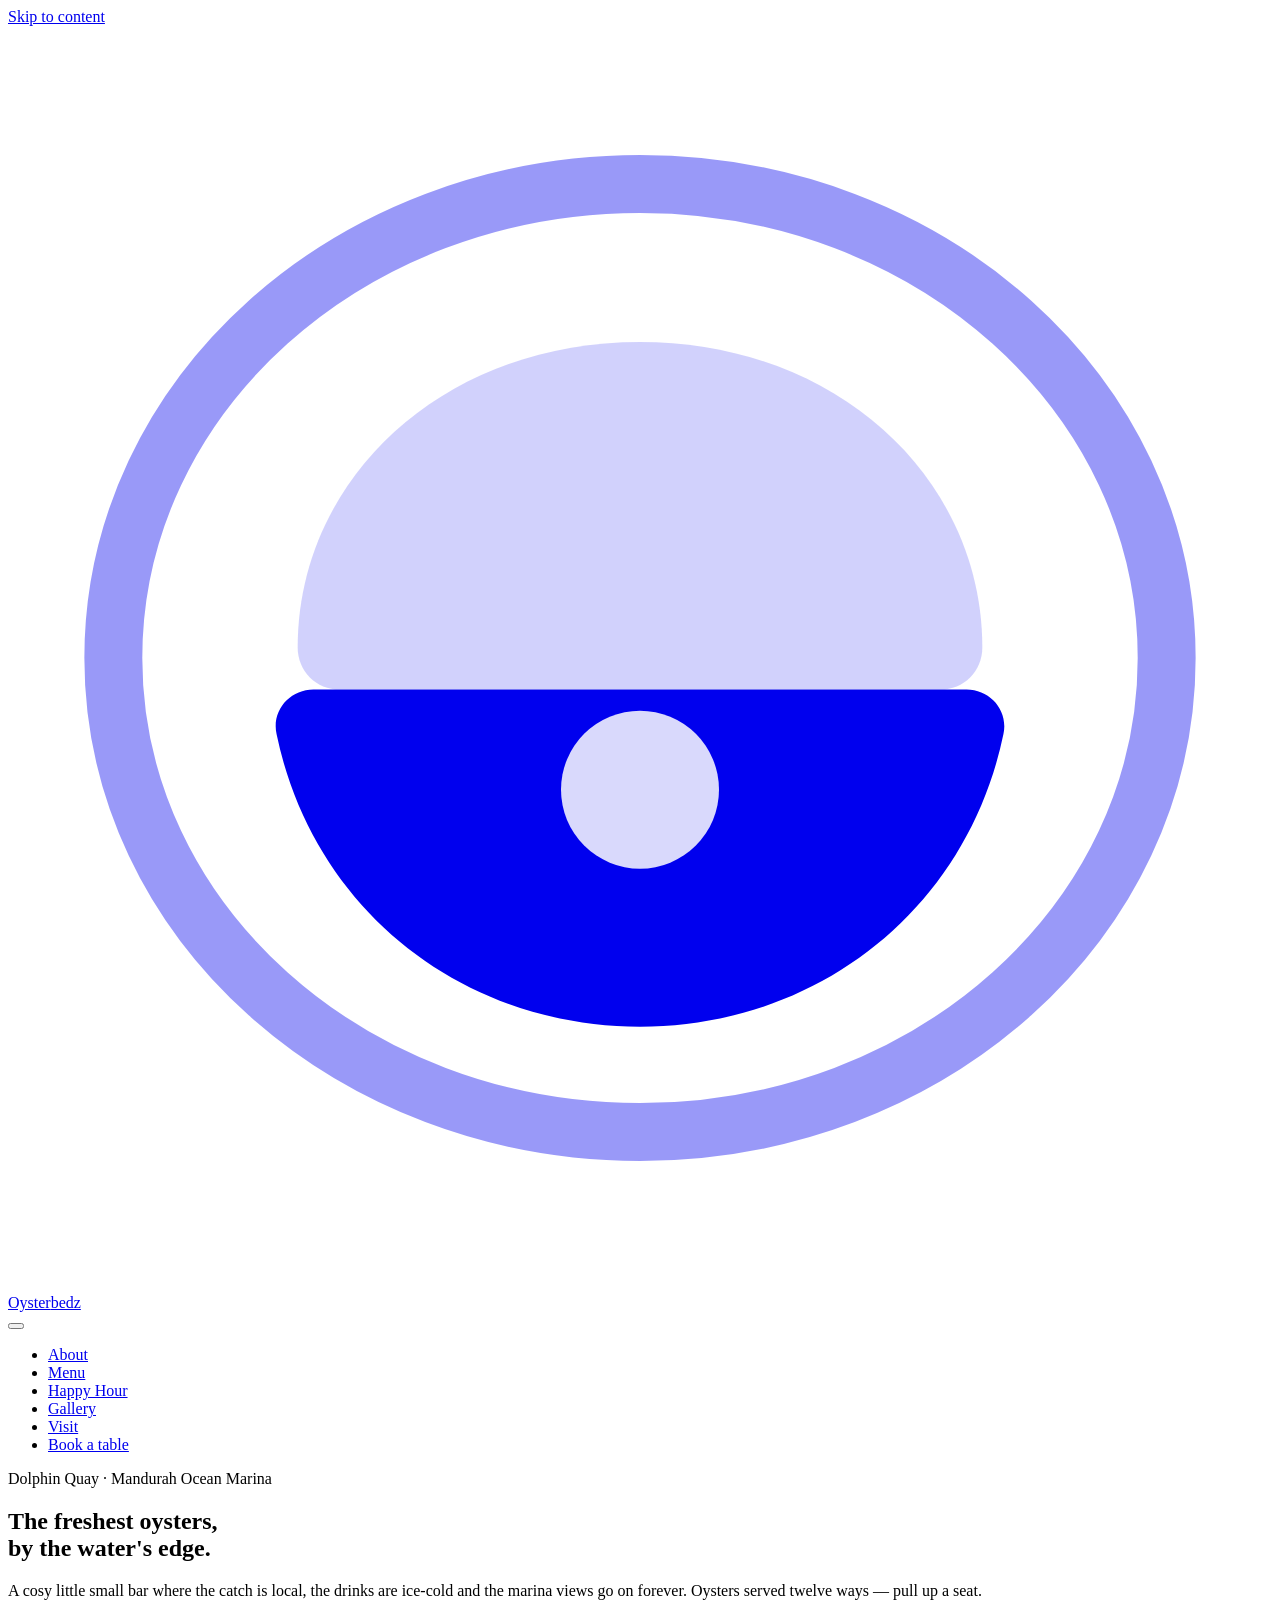
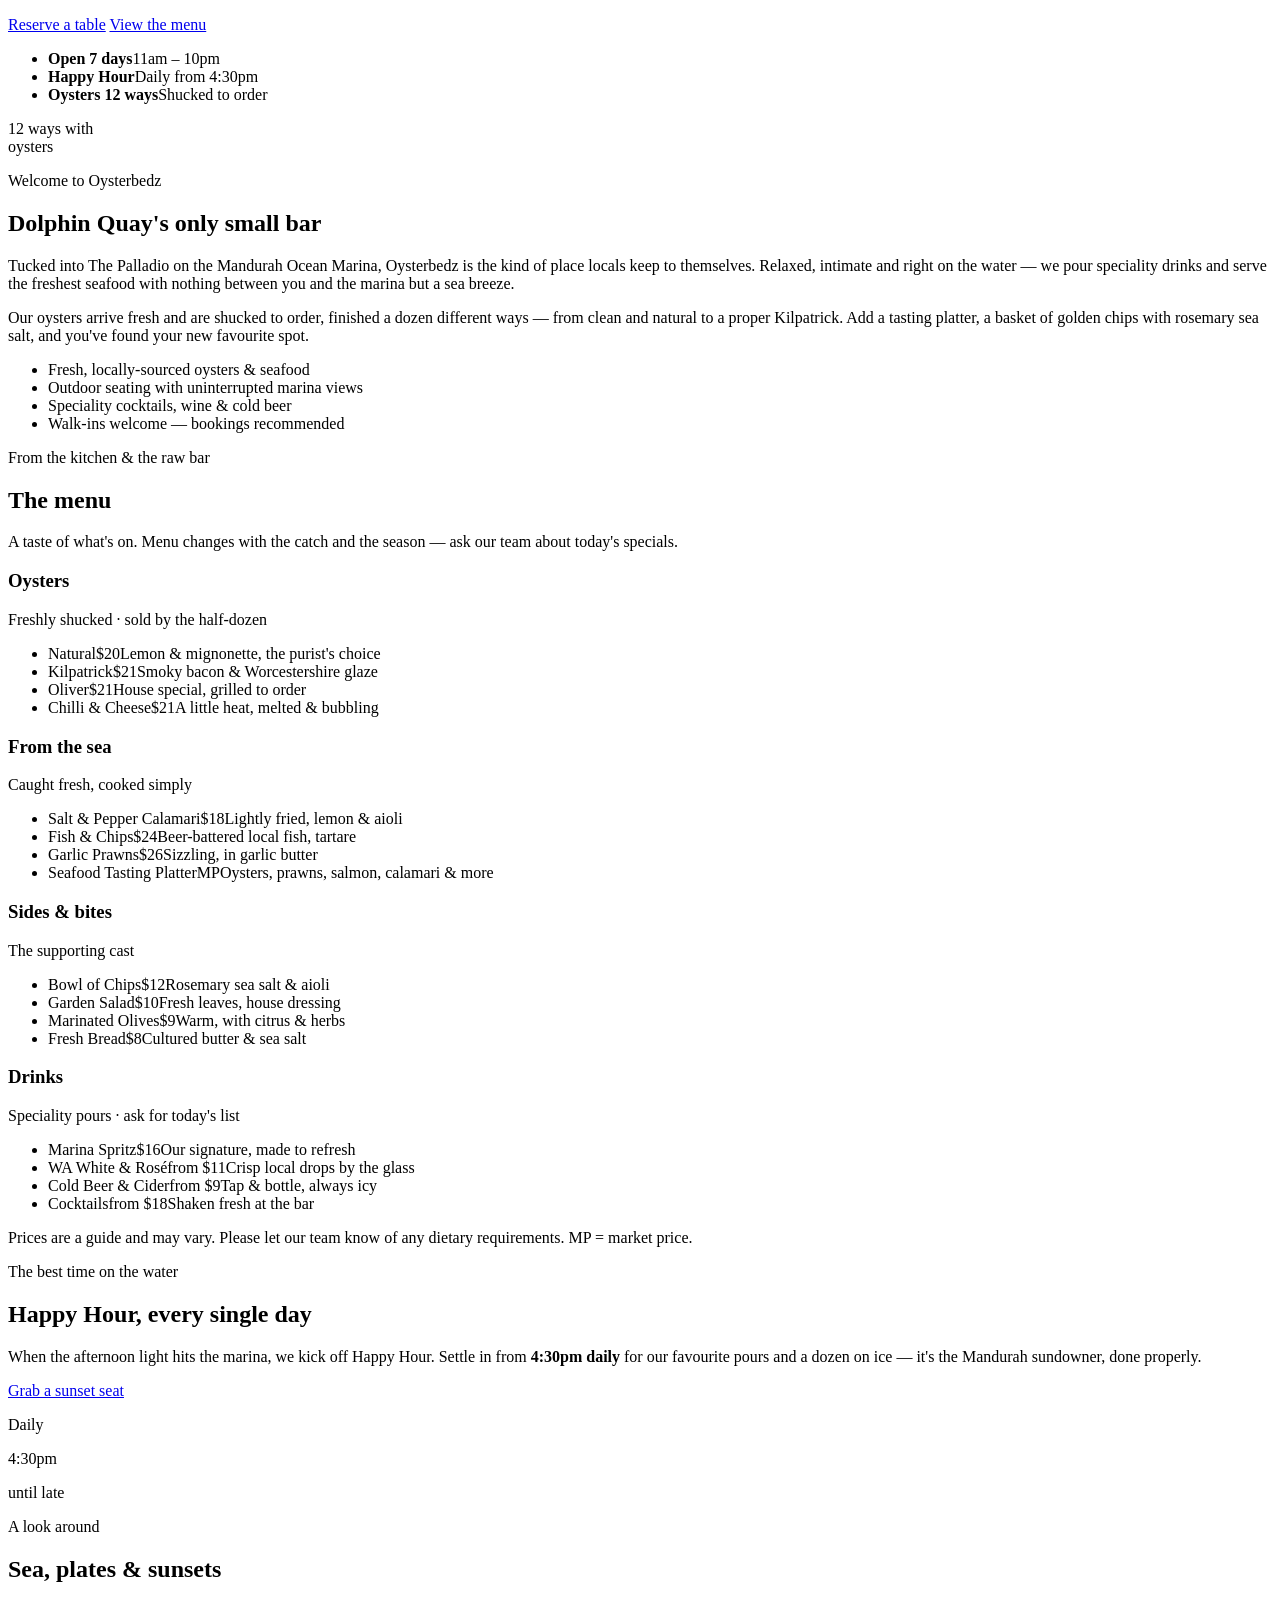
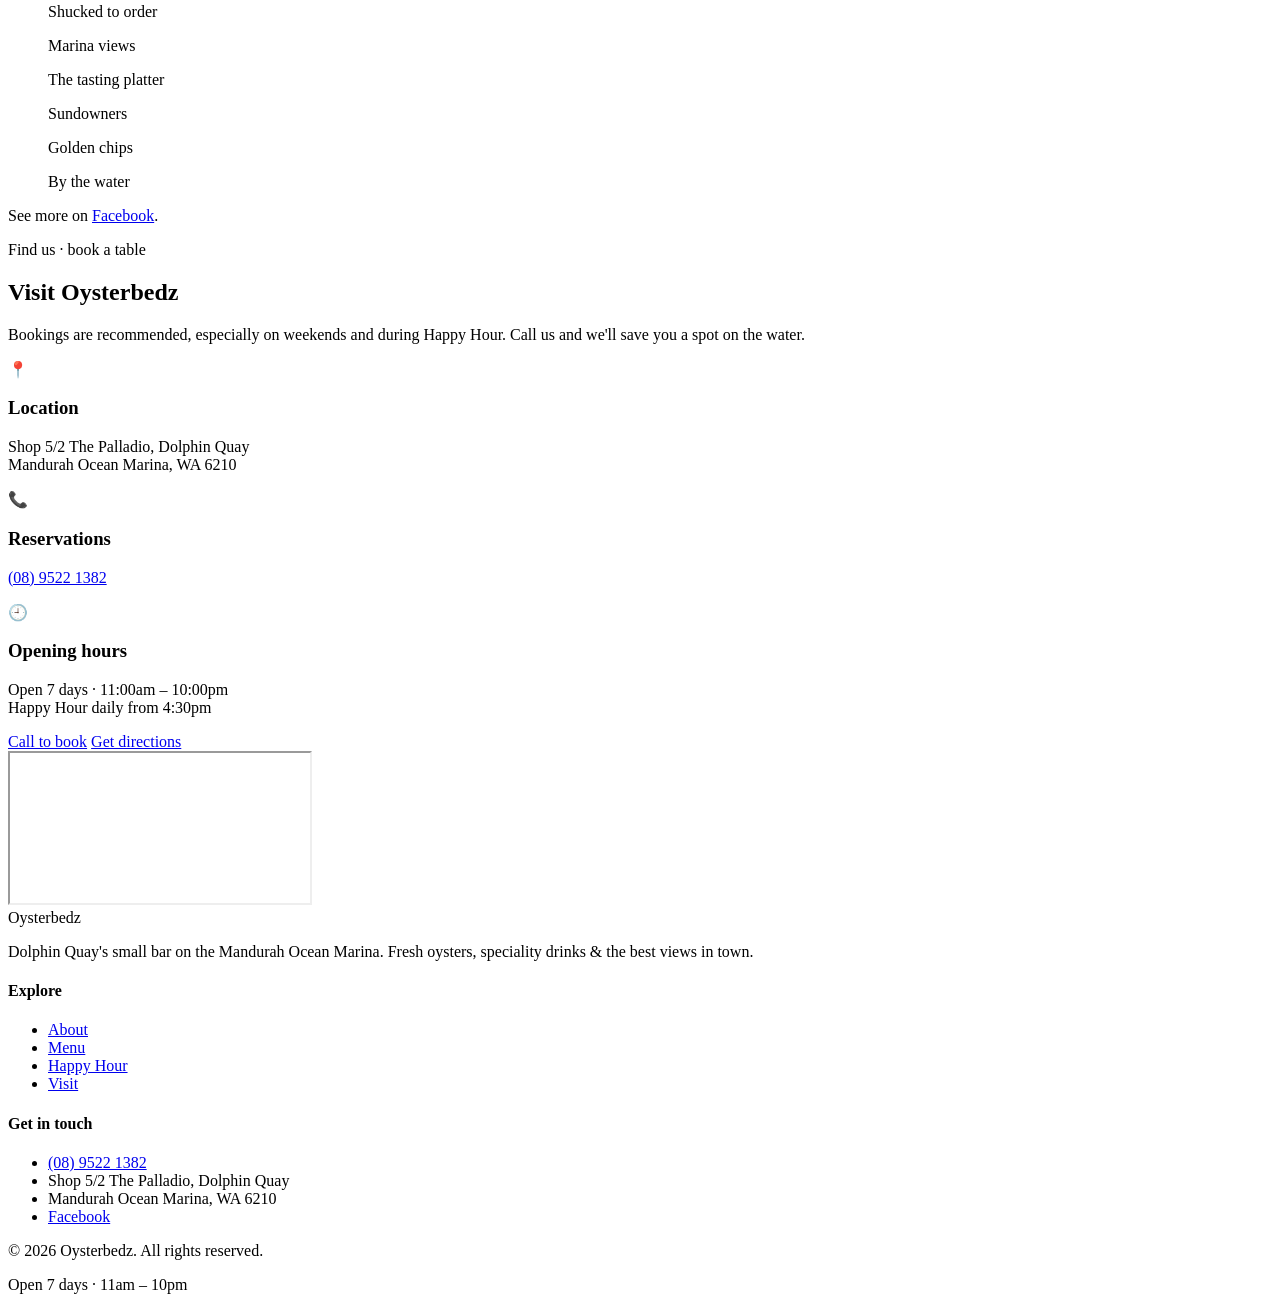
==== oysterbedz/index.html @ 141d3cde "Add Oysterbedz marketing website Single-page static site for Oysterbedz, the small bar at Dolphin Qu" ====
<!DOCTYPE html>
<html lang="en">
<head>
  <meta charset="UTF-8" />
  <meta name="viewport" content="width=device-width, initial-scale=1.0" />
  <title>Oysterbedz | Fresh Oysters &amp; Seafood Bar — Mandurah Ocean Marina</title>
  <meta name="description" content="Oysterbedz is Dolphin Quay's cosy small bar at the Mandurah Ocean Marina. Freshest oysters served 12 ways, seafood platters, speciality drinks and uninterrupted marina views. Open 7 days, 11am–10pm." />
  <meta name="theme-color" content="#0b3a4a" />
  <link rel="preconnect" href="https://fonts.googleapis.com" />
  <link rel="preconnect" href="https://fonts.gstatic.com" crossorigin />
  <link href="https://fonts.googleapis.com/css2?family=Fraunces:opsz,wght@9..144,400;9..144,500;9..144,600;9..144,700&family=Inter:wght@300;400;500;600&display=swap" rel="stylesheet" />
  <link rel="stylesheet" href="css/styles.css" />
  <link rel="icon" href="data:image/svg+xml,%3Csvg xmlns='http://www.w3.org/2000/svg' viewBox='0 0 100 100'%3E%3Ctext y='.9em' font-size='90'%3E%F0%9F%A6%AA%3C/text%3E%3C/svg%3E" />
</head>
<body>
  <a class="skip-link" href="#main">Skip to content</a>

  <!-- Header -->
  <header class="site-header" id="top">
    <div class="container header-inner">
      <a class="brand" href="#top" aria-label="Oysterbedz home">
        <svg class="brand-mark" viewBox="0 0 48 48" aria-hidden="true">
          <path d="M24 6C13 6 4 14 4 24s9 18 20 18 20-8 20-18S35 6 24 6Z" fill="none" stroke="currentColor" stroke-width="2.2" opacity=".4"/>
          <path d="M24 12c-7.5 0-13 5.2-13 11.6 0 .9.7 1.6 1.6 1.6h22.8c.9 0 1.6-.7 1.6-1.6C37 17.2 31.5 12 24 12Z" fill="currentColor" opacity=".18"/>
          <path d="M11.6 25.2h24.8c.9 0 1.6.8 1.4 1.7C36.4 33.6 30.7 38 24 38s-12.4-4.4-13.8-11.1c-.2-.9.5-1.7 1.4-1.7Z" fill="currentColor"/>
          <circle cx="24" cy="29" r="3" fill="#fff" opacity=".85"/>
        </svg>
        <span class="brand-name">Oyster<span>bedz</span></span>
      </a>

      <nav class="nav" aria-label="Primary">
        <button class="nav-toggle" aria-expanded="false" aria-controls="nav-menu" aria-label="Toggle navigation">
          <span></span><span></span><span></span>
        </button>
        <ul class="nav-menu" id="nav-menu">
          <li><a href="#about">About</a></li>
          <li><a href="#menu">Menu</a></li>
          <li><a href="#happy-hour">Happy Hour</a></li>
          <li><a href="#gallery">Gallery</a></li>
          <li><a href="#visit">Visit</a></li>
          <li><a class="nav-cta" href="#reserve">Book a table</a></li>
        </ul>
      </nav>
    </div>
  </header>

  <main id="main">
    <!-- Hero -->
    <section class="hero" aria-labelledby="hero-title">
      <div class="hero-bg" aria-hidden="true"></div>
      <div class="hero-wave" aria-hidden="true"></div>
      <div class="container hero-inner">
        <p class="eyebrow">Dolphin Quay · Mandurah Ocean Marina</p>
        <h1 id="hero-title">The freshest oysters,<br />by the water's edge.</h1>
        <p class="hero-lead">A cosy little small bar where the catch is local, the drinks are
          ice-cold and the marina views go on forever. Oysters served twelve ways — pull up a seat.</p>
        <div class="hero-actions">
          <a class="btn btn-primary" href="#reserve">Reserve a table</a>
          <a class="btn btn-ghost" href="#menu">View the menu</a>
        </div>
        <ul class="hero-facts">
          <li><strong>Open 7 days</strong><span>11am – 10pm</span></li>
          <li><strong>Happy Hour</strong><span>Daily from 4:30pm</span></li>
          <li><strong>Oysters 12 ways</strong><span>Shucked to order</span></li>
        </ul>
      </div>
    </section>

    <!-- About -->
    <section class="section about" id="about" aria-labelledby="about-title">
      <div class="container about-grid">
        <div class="about-media" aria-hidden="true">
          <div class="about-photo about-photo-1"></div>
          <div class="about-photo about-photo-2"></div>
          <div class="about-badge">
            <span class="about-badge-num">12</span>
            <span class="about-badge-label">ways with<br/>oysters</span>
          </div>
        </div>
        <div class="about-copy">
          <p class="eyebrow">Welcome to Oysterbedz</p>
          <h2 id="about-title">Dolphin Quay's only small bar</h2>
          <p>Tucked into The Palladio on the Mandurah Ocean Marina, Oysterbedz is the kind of
            place locals keep to themselves. Relaxed, intimate and right on the water — we pour
            speciality drinks and serve the freshest seafood with nothing between you and the
            marina but a sea breeze.</p>
          <p>Our oysters arrive fresh and are shucked to order, finished a dozen different ways
            — from clean and natural to a proper Kilpatrick. Add a tasting platter, a basket of
            golden chips with rosemary sea salt, and you've found your new favourite spot.</p>
          <ul class="tick-list">
            <li>Fresh, locally-sourced oysters &amp; seafood</li>
            <li>Outdoor seating with uninterrupted marina views</li>
            <li>Speciality cocktails, wine &amp; cold beer</li>
            <li>Walk-ins welcome — bookings recommended</li>
          </ul>
        </div>
      </div>
    </section>

    <!-- Menu -->
    <section class="section menu" id="menu" aria-labelledby="menu-title">
      <div class="container">
        <div class="section-head">
          <p class="eyebrow">From the kitchen &amp; the raw bar</p>
          <h2 id="menu-title">The menu</h2>
          <p class="section-sub">A taste of what's on. Menu changes with the catch and the
            season — ask our team about today's specials.</p>
        </div>

        <div class="menu-columns">
          <div class="menu-card">
            <h3>Oysters</h3>
            <p class="menu-note">Freshly shucked · sold by the half-dozen</p>
            <ul class="menu-list">
              <li><span class="m-name">Natural</span><span class="m-dots"></span><span class="m-price">$20</span><span class="m-desc">Lemon &amp; mignonette, the purist's choice</span></li>
              <li><span class="m-name">Kilpatrick</span><span class="m-dots"></span><span class="m-price">$21</span><span class="m-desc">Smoky bacon &amp; Worcestershire glaze</span></li>
              <li><span class="m-name">Oliver</span><span class="m-dots"></span><span class="m-price">$21</span><span class="m-desc">House special, grilled to order</span></li>
              <li><span class="m-name">Chilli &amp; Cheese</span><span class="m-dots"></span><span class="m-price">$21</span><span class="m-desc">A little heat, melted &amp; bubbling</span></li>
            </ul>
          </div>

          <div class="menu-card">
            <h3>From the sea</h3>
            <p class="menu-note">Caught fresh, cooked simply</p>
            <ul class="menu-list">
              <li><span class="m-name">Salt &amp; Pepper Calamari</span><span class="m-dots"></span><span class="m-price">$18</span><span class="m-desc">Lightly fried, lemon &amp; aioli</span></li>
              <li><span class="m-name">Fish &amp; Chips</span><span class="m-dots"></span><span class="m-price">$24</span><span class="m-desc">Beer-battered local fish, tartare</span></li>
              <li><span class="m-name">Garlic Prawns</span><span class="m-dots"></span><span class="m-price">$26</span><span class="m-desc">Sizzling, in garlic butter</span></li>
              <li><span class="m-name">Seafood Tasting Platter</span><span class="m-dots"></span><span class="m-price">MP</span><span class="m-desc">Oysters, prawns, salmon, calamari &amp; more</span></li>
            </ul>
          </div>

          <div class="menu-card">
            <h3>Sides &amp; bites</h3>
            <p class="menu-note">The supporting cast</p>
            <ul class="menu-list">
              <li><span class="m-name">Bowl of Chips</span><span class="m-dots"></span><span class="m-price">$12</span><span class="m-desc">Rosemary sea salt &amp; aioli</span></li>
              <li><span class="m-name">Garden Salad</span><span class="m-dots"></span><span class="m-price">$10</span><span class="m-desc">Fresh leaves, house dressing</span></li>
              <li><span class="m-name">Marinated Olives</span><span class="m-dots"></span><span class="m-price">$9</span><span class="m-desc">Warm, with citrus &amp; herbs</span></li>
              <li><span class="m-name">Fresh Bread</span><span class="m-dots"></span><span class="m-price">$8</span><span class="m-desc">Cultured butter &amp; sea salt</span></li>
            </ul>
          </div>

          <div class="menu-card">
            <h3>Drinks</h3>
            <p class="menu-note">Speciality pours · ask for today's list</p>
            <ul class="menu-list">
              <li><span class="m-name">Marina Spritz</span><span class="m-dots"></span><span class="m-price">$16</span><span class="m-desc">Our signature, made to refresh</span></li>
              <li><span class="m-name">WA White &amp; Rosé</span><span class="m-dots"></span><span class="m-price">from $11</span><span class="m-desc">Crisp local drops by the glass</span></li>
              <li><span class="m-name">Cold Beer &amp; Cider</span><span class="m-dots"></span><span class="m-price">from $9</span><span class="m-desc">Tap &amp; bottle, always icy</span></li>
              <li><span class="m-name">Cocktails</span><span class="m-dots"></span><span class="m-price">from $18</span><span class="m-desc">Shaken fresh at the bar</span></li>
            </ul>
          </div>
        </div>
        <p class="menu-foot">Prices are a guide and may vary. Please let our team know of any dietary requirements. MP = market price.</p>
      </div>
    </section>

    <!-- Happy Hour -->
    <section class="section happy-hour" id="happy-hour" aria-labelledby="hh-title">
      <div class="container hh-inner">
        <div class="hh-copy">
          <p class="eyebrow light">The best time on the water</p>
          <h2 id="hh-title">Happy Hour, every single day</h2>
          <p>When the afternoon light hits the marina, we kick off Happy Hour. Settle in from
            <strong>4:30pm daily</strong> for our favourite pours and a dozen on ice — it's the
            Mandurah sundowner, done properly.</p>
          <a class="btn btn-light" href="#reserve">Grab a sunset seat</a>
        </div>
        <div class="hh-card" aria-hidden="true">
          <p class="hh-card-time">Daily</p>
          <p class="hh-card-big">4:30<span>pm</span></p>
          <p class="hh-card-sub">until late</p>
        </div>
      </div>
    </section>

    <!-- Gallery -->
    <section class="section gallery" id="gallery" aria-labelledby="gallery-title">
      <div class="container">
        <div class="section-head">
          <p class="eyebrow">A look around</p>
          <h2 id="gallery-title">Sea, plates &amp; sunsets</h2>
        </div>
        <div class="gallery-grid" role="list">
          <figure class="g-item g-1" role="listitem"><figcaption>Shucked to order</figcaption></figure>
          <figure class="g-item g-2" role="listitem"><figcaption>Marina views</figcaption></figure>
          <figure class="g-item g-3" role="listitem"><figcaption>The tasting platter</figcaption></figure>
          <figure class="g-item g-4" role="listitem"><figcaption>Sundowners</figcaption></figure>
          <figure class="g-item g-5" role="listitem"><figcaption>Golden chips</figcaption></figure>
          <figure class="g-item g-6" role="listitem"><figcaption>By the water</figcaption></figure>
        </div>
        <p class="gallery-foot">See more on <a href="https://www.facebook.com/Oysterbedz/" target="_blank" rel="noopener">Facebook</a>.</p>
      </div>
    </section>

    <!-- Visit / Reserve -->
    <section class="section visit" id="visit" aria-labelledby="visit-title">
      <div class="container visit-grid">
        <div class="visit-info" id="reserve">
          <p class="eyebrow">Find us · book a table</p>
          <h2 id="visit-title">Visit Oysterbedz</h2>
          <p class="visit-lead">Bookings are recommended, especially on weekends and during
            Happy Hour. Call us and we'll save you a spot on the water.</p>

          <div class="info-rows">
            <div class="info-row">
              <span class="info-ico" aria-hidden="true">📍</span>
              <div>
                <h3>Location</h3>
                <p>Shop 5/2 The Palladio, Dolphin Quay<br/>Mandurah Ocean Marina, WA 6210</p>
              </div>
            </div>
            <div class="info-row">
              <span class="info-ico" aria-hidden="true">📞</span>
              <div>
                <h3>Reservations</h3>
                <p><a href="tel:+61895221382">(08) 9522 1382</a></p>
              </div>
            </div>
            <div class="info-row">
              <span class="info-ico" aria-hidden="true">🕘</span>
              <div>
                <h3>Opening hours</h3>
                <p>Open 7 days · 11:00am – 10:00pm<br/>Happy Hour daily from 4:30pm</p>
              </div>
            </div>
          </div>

          <div class="visit-actions">
            <a class="btn btn-primary" href="tel:+61895221382">Call to book</a>
            <a class="btn btn-ghost" href="https://maps.google.com/?q=Oysterbedz+Dolphin+Quay+Mandurah" target="_blank" rel="noopener">Get directions</a>
          </div>
        </div>

        <div class="visit-map">
          <iframe
            title="Map showing Oysterbedz at Dolphin Quay, Mandurah Ocean Marina"
            src="https://www.google.com/maps?q=Dolphin%20Quay%20Mandurah%20Ocean%20Marina&output=embed"
            loading="lazy"
            referrerpolicy="no-referrer-when-downgrade"></iframe>
        </div>
      </div>
    </section>
  </main>

  <!-- Footer -->
  <footer class="site-footer">
    <div class="container footer-inner">
      <div class="footer-brand">
        <span class="brand-name">Oyster<span>bedz</span></span>
        <p>Dolphin Quay's small bar on the Mandurah Ocean Marina. Fresh oysters, speciality
          drinks &amp; the best views in town.</p>
      </div>
      <div class="footer-col">
        <h4>Explore</h4>
        <ul>
          <li><a href="#about">About</a></li>
          <li><a href="#menu">Menu</a></li>
          <li><a href="#happy-hour">Happy Hour</a></li>
          <li><a href="#visit">Visit</a></li>
        </ul>
      </div>
      <div class="footer-col">
        <h4>Get in touch</h4>
        <ul>
          <li><a href="tel:+61895221382">(08) 9522 1382</a></li>
          <li>Shop 5/2 The Palladio, Dolphin Quay</li>
          <li>Mandurah Ocean Marina, WA 6210</li>
          <li><a href="https://www.facebook.com/Oysterbedz/" target="_blank" rel="noopener">Facebook</a></li>
        </ul>
      </div>
    </div>
    <div class="footer-bottom">
      <div class="container">
        <p>&copy; <span id="year">2026</span> Oysterbedz. All rights reserved.</p>
        <p>Open 7 days · 11am – 10pm</p>
      </div>
    </div>
  </footer>

  <script src="js/main.js"></script>
</body>
</html>
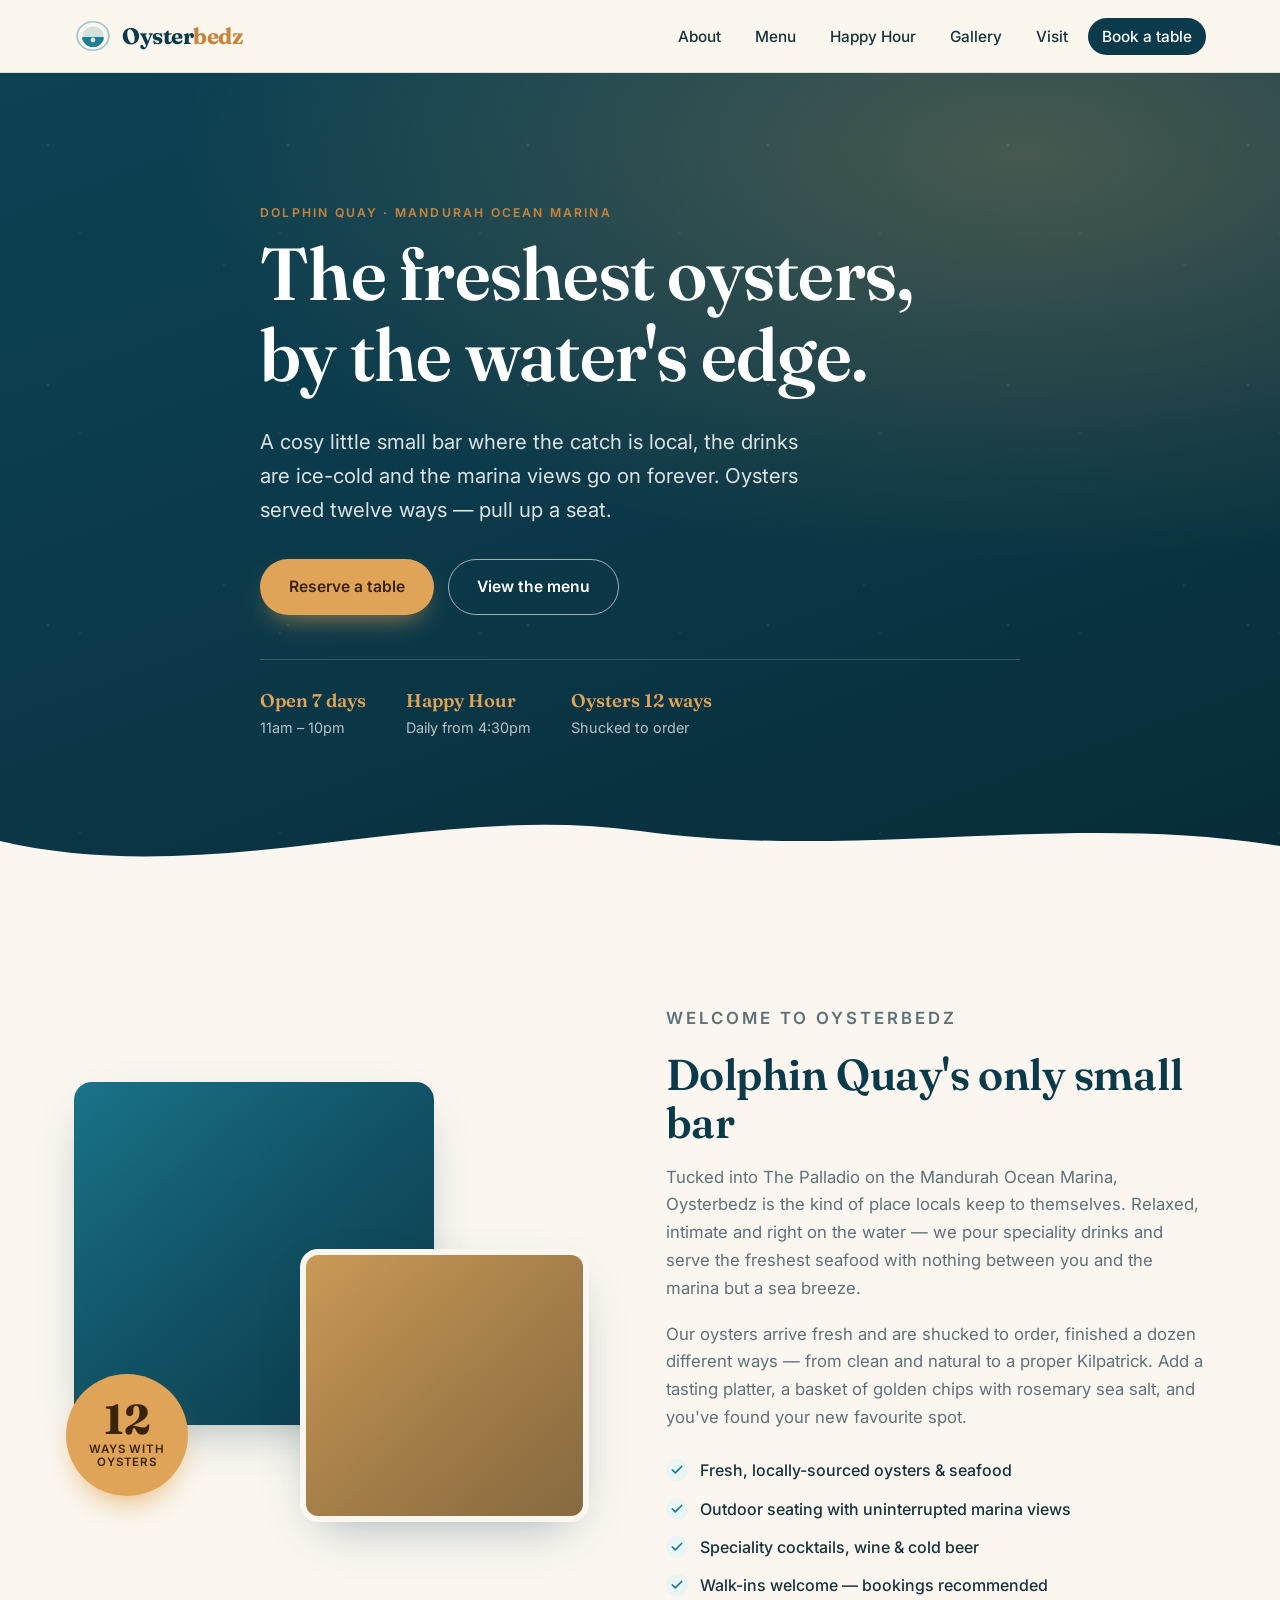
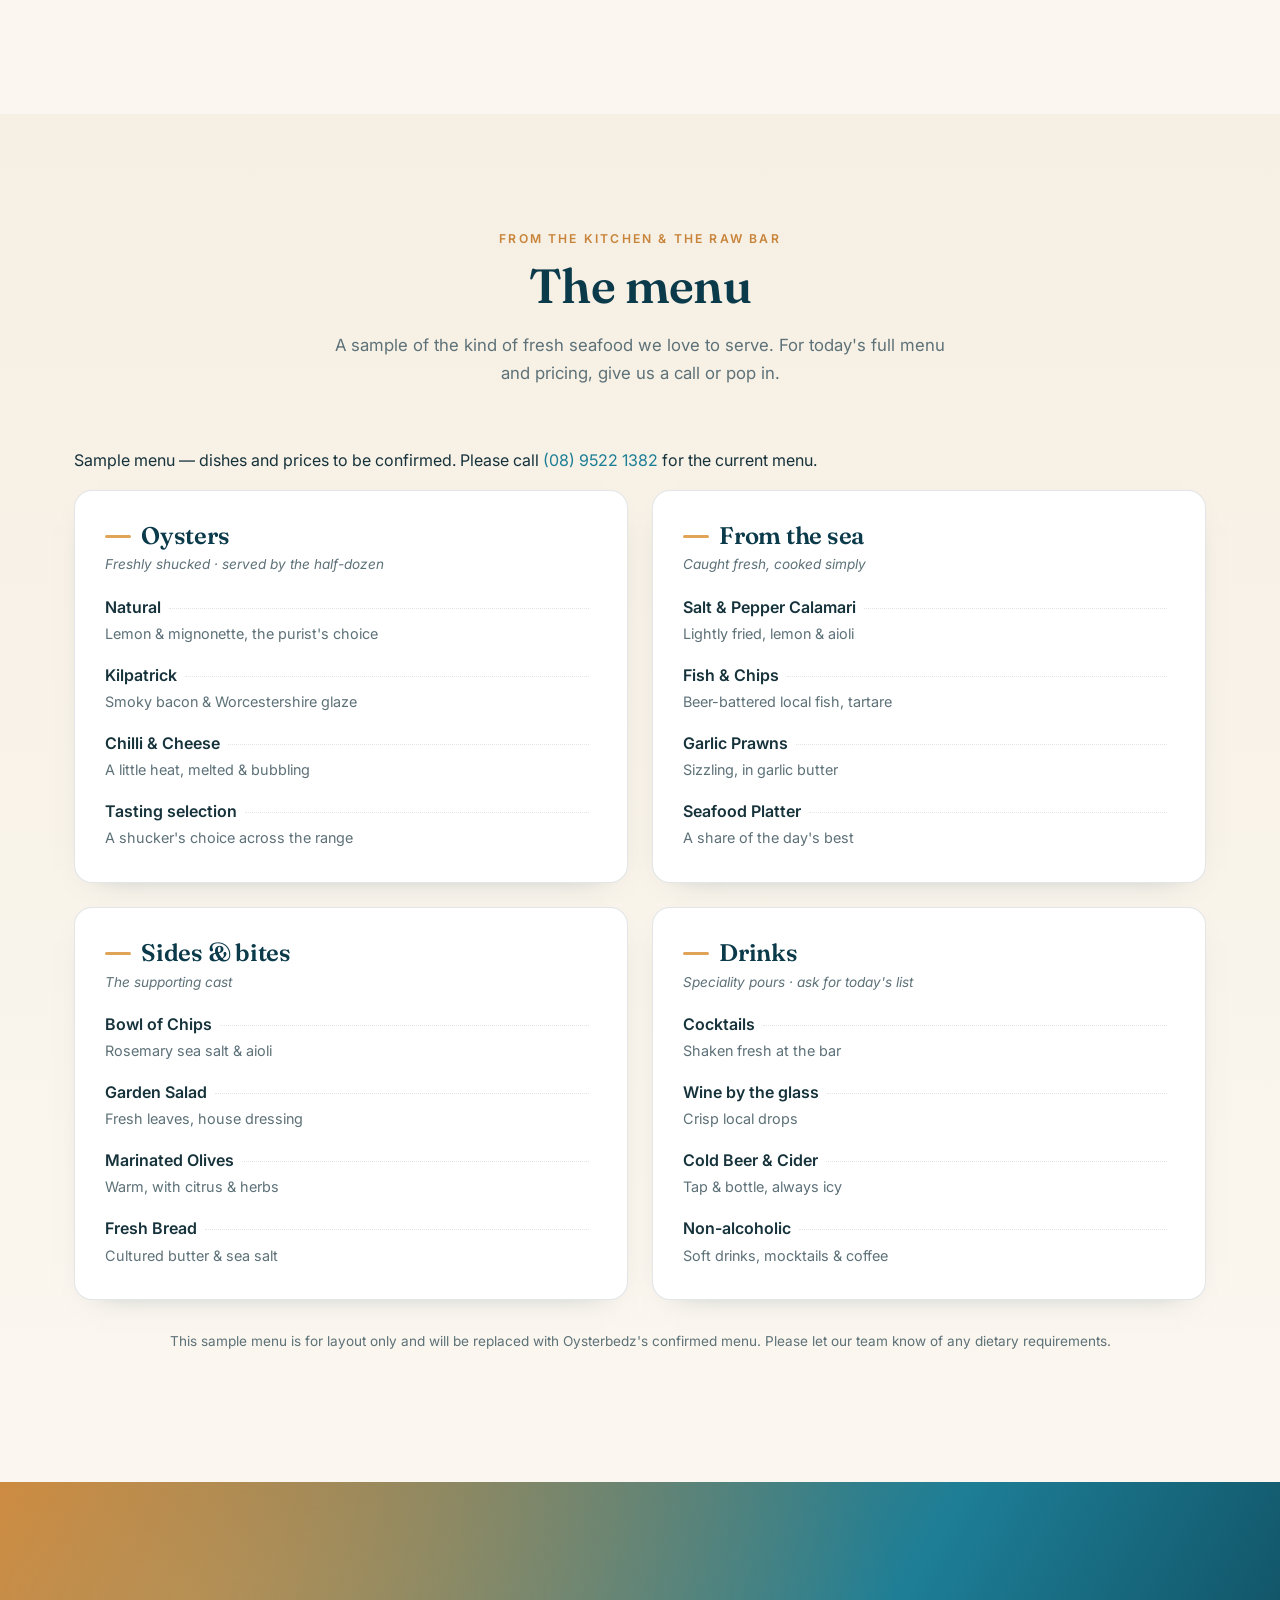
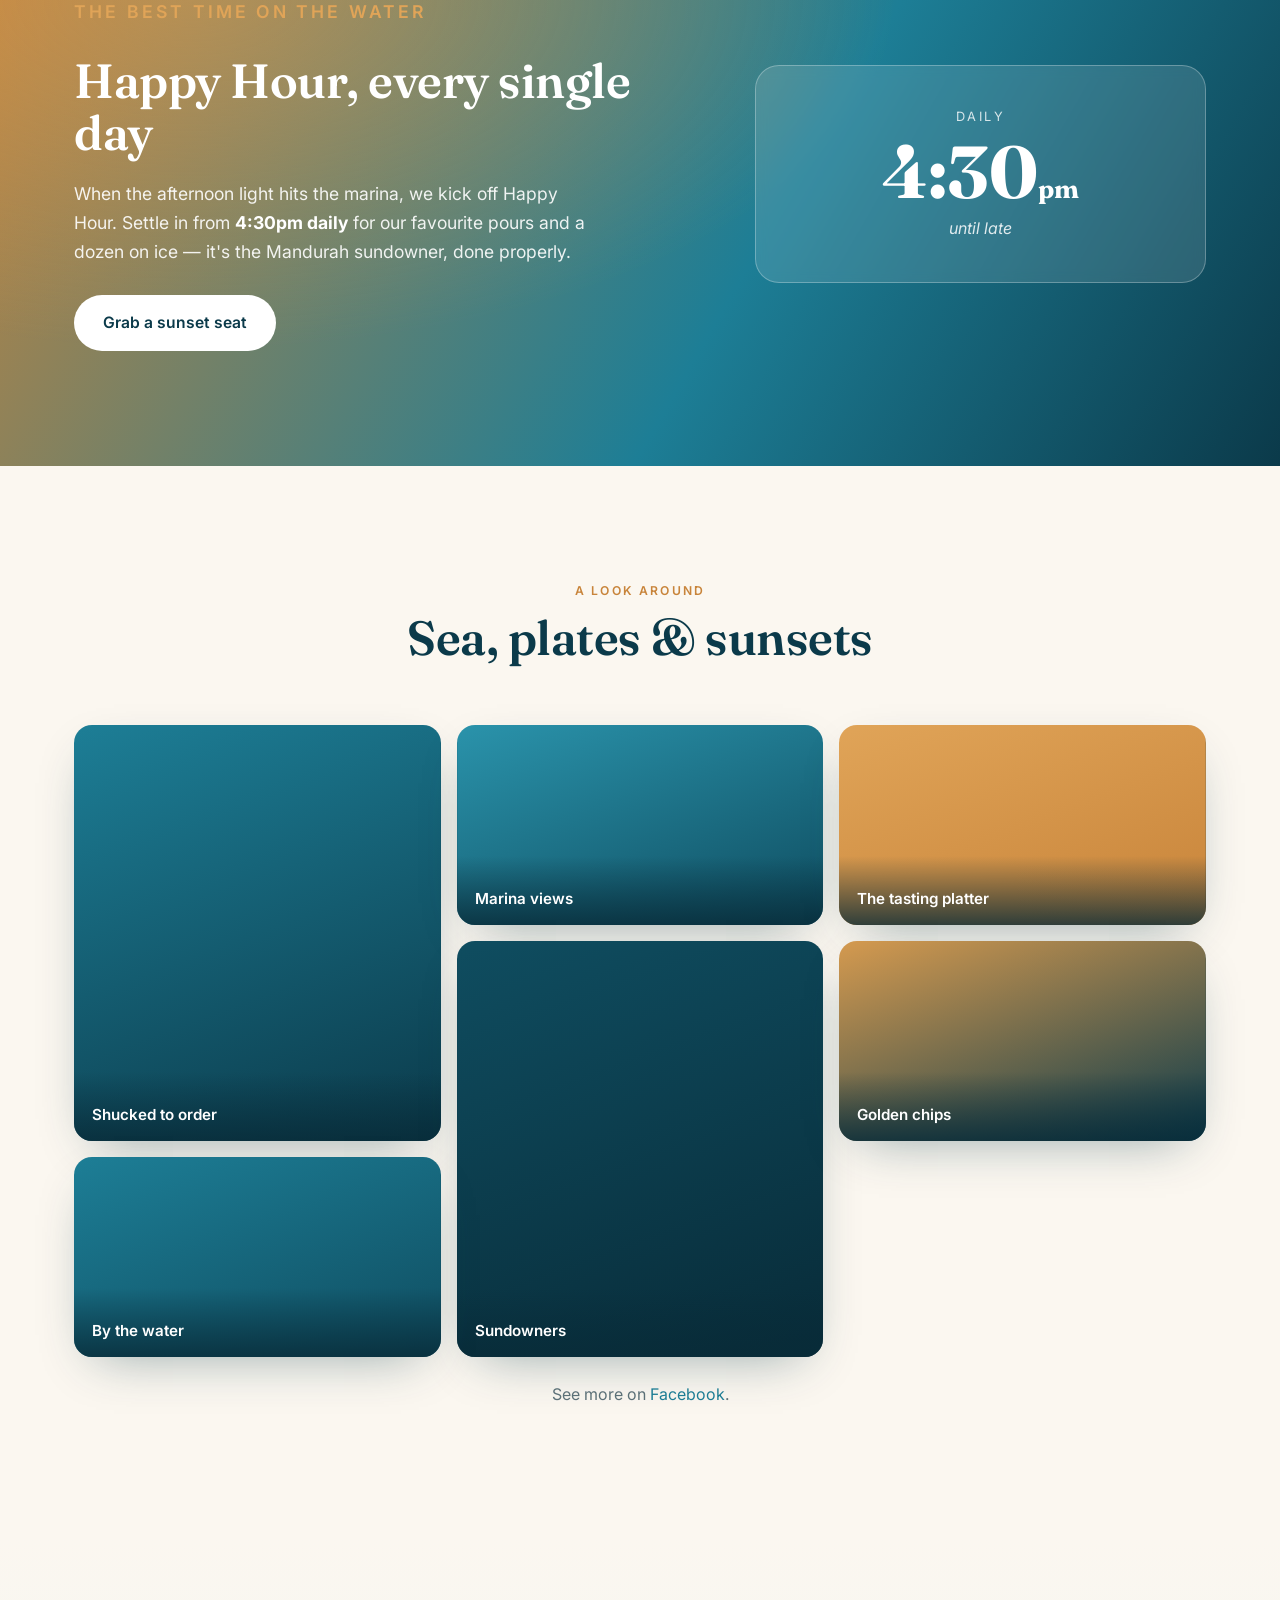
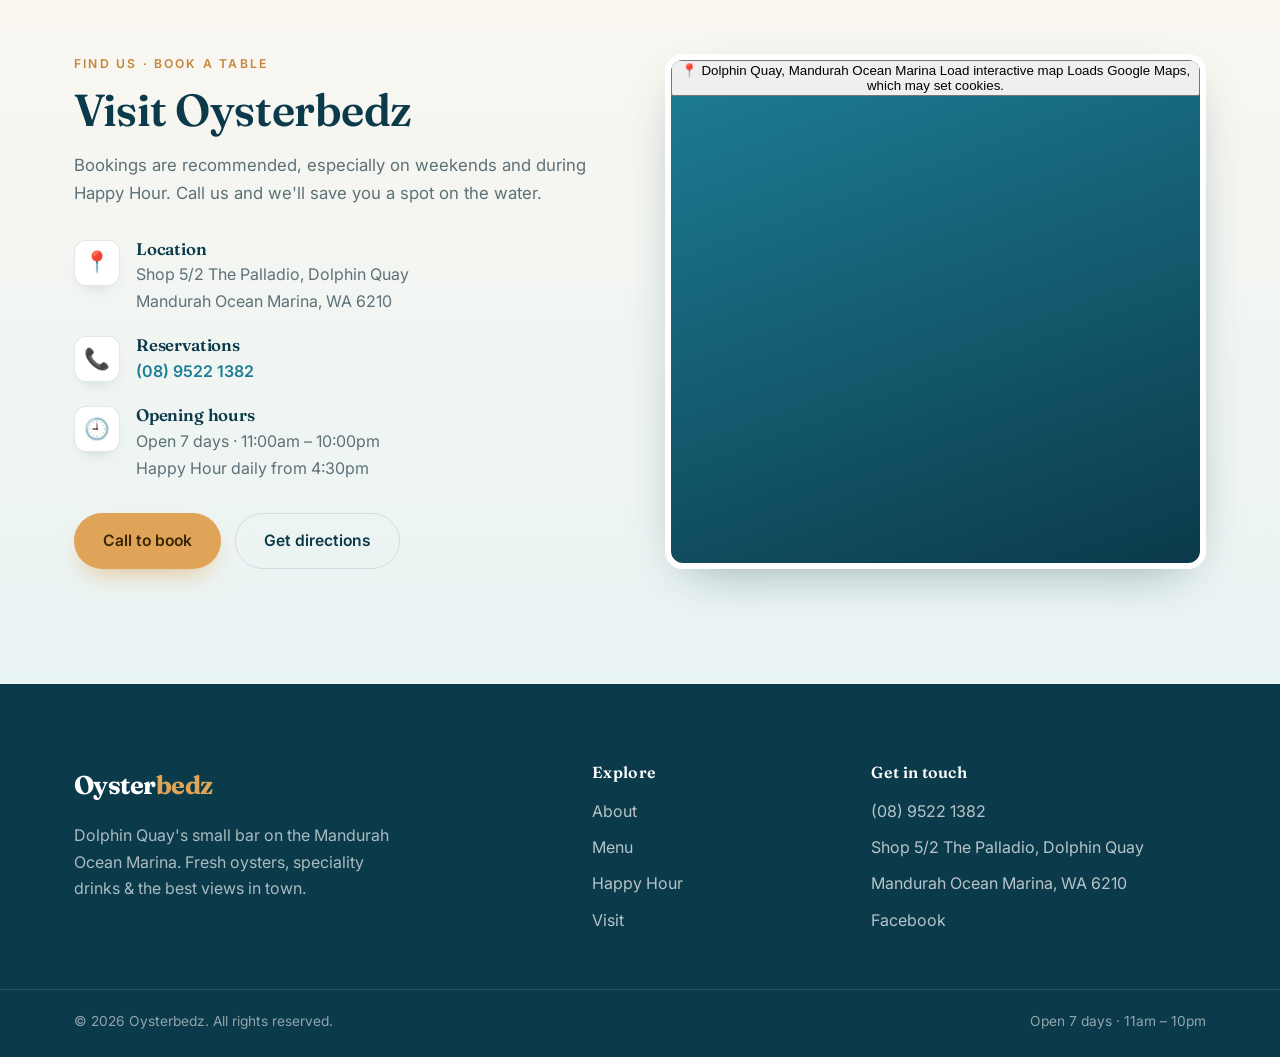
==== commit 7c3ffac2: "Compliance pass: remove stock photos, owned placeholders + photo slots, sample menu without invented" ====
--- a/oysterbedz/index.html
+++ b/oysterbedz/index.html
@@ -4,7 +4,7 @@
   <meta charset="UTF-8" />
   <meta name="viewport" content="width=device-width, initial-scale=1.0" />
   <title>Oysterbedz | Fresh Oysters &amp; Seafood Bar — Mandurah Ocean Marina</title>
-  <meta name="description" content="Oysterbedz is Dolphin Quay's cosy small bar at the Mandurah Ocean Marina. Freshest oysters served 12 ways, seafood platters, speciality drinks and uninterrupted marina views. Open 7 days, 11am–10pm." />
+  <meta name="description" content="Oysterbedz is Dolphin Quay's cosy small bar at the Mandurah Ocean Marina. Freshest oysters, seafood platters, speciality drinks and uninterrupted marina views. Open 7 days, 11am–10pm." />
   <meta name="theme-color" content="#0b3a4a" />
   <link rel="preconnect" href="https://fonts.googleapis.com" />
   <link rel="preconnect" href="https://fonts.gstatic.com" crossorigin />
@@ -103,19 +103,22 @@
         <div class="section-head">
           <p class="eyebrow">From the kitchen &amp; the raw bar</p>
           <h2 id="menu-title">The menu</h2>
-          <p class="section-sub">A taste of what's on. Menu changes with the catch and the
-            season — ask our team about today's specials.</p>
-        </div>
+          <p class="section-sub">A sample of the kind of fresh seafood we love to serve. For
+            today's full menu and pricing, give us a call or pop in.</p>
+        </div>
+
+        <p class="menu-banner" role="note">Sample menu — dishes and prices to be confirmed.
+          Please call <a href="tel:+61895221382">(08) 9522 1382</a> for the current menu.</p>
 
         <div class="menu-columns">
           <div class="menu-card">
             <h3>Oysters</h3>
-            <p class="menu-note">Freshly shucked · sold by the half-dozen</p>
-            <ul class="menu-list">
-              <li><span class="m-name">Natural</span><span class="m-dots"></span><span class="m-price">$20</span><span class="m-desc">Lemon &amp; mignonette, the purist's choice</span></li>
-              <li><span class="m-name">Kilpatrick</span><span class="m-dots"></span><span class="m-price">$21</span><span class="m-desc">Smoky bacon &amp; Worcestershire glaze</span></li>
-              <li><span class="m-name">Oliver</span><span class="m-dots"></span><span class="m-price">$21</span><span class="m-desc">House special, grilled to order</span></li>
-              <li><span class="m-name">Chilli &amp; Cheese</span><span class="m-dots"></span><span class="m-price">$21</span><span class="m-desc">A little heat, melted &amp; bubbling</span></li>
+            <p class="menu-note">Freshly shucked · served by the half-dozen</p>
+            <ul class="menu-list">
+              <li><span class="m-name">Natural</span><span class="m-dots"></span><span class="m-desc">Lemon &amp; mignonette, the purist's choice</span></li>
+              <li><span class="m-name">Kilpatrick</span><span class="m-dots"></span><span class="m-desc">Smoky bacon &amp; Worcestershire glaze</span></li>
+              <li><span class="m-name">Chilli &amp; Cheese</span><span class="m-dots"></span><span class="m-desc">A little heat, melted &amp; bubbling</span></li>
+              <li><span class="m-name">Tasting selection</span><span class="m-dots"></span><span class="m-desc">A shucker's choice across the range</span></li>
             </ul>
           </div>
 
@@ -123,10 +126,10 @@
             <h3>From the sea</h3>
             <p class="menu-note">Caught fresh, cooked simply</p>
             <ul class="menu-list">
-              <li><span class="m-name">Salt &amp; Pepper Calamari</span><span class="m-dots"></span><span class="m-price">$18</span><span class="m-desc">Lightly fried, lemon &amp; aioli</span></li>
-              <li><span class="m-name">Fish &amp; Chips</span><span class="m-dots"></span><span class="m-price">$24</span><span class="m-desc">Beer-battered local fish, tartare</span></li>
-              <li><span class="m-name">Garlic Prawns</span><span class="m-dots"></span><span class="m-price">$26</span><span class="m-desc">Sizzling, in garlic butter</span></li>
-              <li><span class="m-name">Seafood Tasting Platter</span><span class="m-dots"></span><span class="m-price">MP</span><span class="m-desc">Oysters, prawns, salmon, calamari &amp; more</span></li>
+              <li><span class="m-name">Salt &amp; Pepper Calamari</span><span class="m-dots"></span><span class="m-desc">Lightly fried, lemon &amp; aioli</span></li>
+              <li><span class="m-name">Fish &amp; Chips</span><span class="m-dots"></span><span class="m-desc">Beer-battered local fish, tartare</span></li>
+              <li><span class="m-name">Garlic Prawns</span><span class="m-dots"></span><span class="m-desc">Sizzling, in garlic butter</span></li>
+              <li><span class="m-name">Seafood Platter</span><span class="m-dots"></span><span class="m-desc">A share of the day's best</span></li>
             </ul>
           </div>
 
@@ -134,10 +137,10 @@
             <h3>Sides &amp; bites</h3>
             <p class="menu-note">The supporting cast</p>
             <ul class="menu-list">
-              <li><span class="m-name">Bowl of Chips</span><span class="m-dots"></span><span class="m-price">$12</span><span class="m-desc">Rosemary sea salt &amp; aioli</span></li>
-              <li><span class="m-name">Garden Salad</span><span class="m-dots"></span><span class="m-price">$10</span><span class="m-desc">Fresh leaves, house dressing</span></li>
-              <li><span class="m-name">Marinated Olives</span><span class="m-dots"></span><span class="m-price">$9</span><span class="m-desc">Warm, with citrus &amp; herbs</span></li>
-              <li><span class="m-name">Fresh Bread</span><span class="m-dots"></span><span class="m-price">$8</span><span class="m-desc">Cultured butter &amp; sea salt</span></li>
+              <li><span class="m-name">Bowl of Chips</span><span class="m-dots"></span><span class="m-desc">Rosemary sea salt &amp; aioli</span></li>
+              <li><span class="m-name">Garden Salad</span><span class="m-dots"></span><span class="m-desc">Fresh leaves, house dressing</span></li>
+              <li><span class="m-name">Marinated Olives</span><span class="m-dots"></span><span class="m-desc">Warm, with citrus &amp; herbs</span></li>
+              <li><span class="m-name">Fresh Bread</span><span class="m-dots"></span><span class="m-desc">Cultured butter &amp; sea salt</span></li>
             </ul>
           </div>
 
@@ -145,14 +148,15 @@
             <h3>Drinks</h3>
             <p class="menu-note">Speciality pours · ask for today's list</p>
             <ul class="menu-list">
-              <li><span class="m-name">Marina Spritz</span><span class="m-dots"></span><span class="m-price">$16</span><span class="m-desc">Our signature, made to refresh</span></li>
-              <li><span class="m-name">WA White &amp; Rosé</span><span class="m-dots"></span><span class="m-price">from $11</span><span class="m-desc">Crisp local drops by the glass</span></li>
-              <li><span class="m-name">Cold Beer &amp; Cider</span><span class="m-dots"></span><span class="m-price">from $9</span><span class="m-desc">Tap &amp; bottle, always icy</span></li>
-              <li><span class="m-name">Cocktails</span><span class="m-dots"></span><span class="m-price">from $18</span><span class="m-desc">Shaken fresh at the bar</span></li>
-            </ul>
-          </div>
-        </div>
-        <p class="menu-foot">Prices are a guide and may vary. Please let our team know of any dietary requirements. MP = market price.</p>
+              <li><span class="m-name">Cocktails</span><span class="m-dots"></span><span class="m-desc">Shaken fresh at the bar</span></li>
+              <li><span class="m-name">Wine by the glass</span><span class="m-dots"></span><span class="m-desc">Crisp local drops</span></li>
+              <li><span class="m-name">Cold Beer &amp; Cider</span><span class="m-dots"></span><span class="m-desc">Tap &amp; bottle, always icy</span></li>
+              <li><span class="m-name">Non-alcoholic</span><span class="m-dots"></span><span class="m-desc">Soft drinks, mocktails &amp; coffee</span></li>
+            </ul>
+          </div>
+        </div>
+        <p class="menu-foot">This sample menu is for layout only and will be replaced with
+          Oysterbedz's confirmed menu. Please let our team know of any dietary requirements.</p>
       </div>
     </section>
 
@@ -234,11 +238,13 @@
         </div>
 
         <div class="visit-map">
-          <iframe
-            title="Map showing Oysterbedz at Dolphin Quay, Mandurah Ocean Marina"
-            src="https://www.google.com/maps?q=Dolphin%20Quay%20Mandurah%20Ocean%20Marina&output=embed"
-            loading="lazy"
-            referrerpolicy="no-referrer-when-downgrade"></iframe>
+          <button type="button" class="map-load" id="map-load"
+            data-map-src="https://www.google.com/maps?q=Dolphin%20Quay%20Mandurah%20Ocean%20Marina&output=embed">
+            <span class="map-load-pin" aria-hidden="true">📍</span>
+            <span class="map-load-title">Dolphin Quay, Mandurah Ocean Marina</span>
+            <span class="map-load-cta">Load interactive map</span>
+            <span class="map-load-note">Loads Google Maps, which may set cookies.</span>
+          </button>
         </div>
       </div>
     </section>
--- a/oysterbedz/css/styles.css
+++ b/oysterbedz/css/styles.css
@@ -0,0 +1,292 @@
+/* ============================================================
+   Oysterbedz — Mandurah Ocean Marina
+   Coastal small-bar theme. Self-contained, no build step.
+   ============================================================ */
+
+:root {
+  --deep: #0b3a4a;        /* deep marina teal */
+  --deep-2: #0f4d60;
+  --sea: #1d7e96;         /* mid sea */
+  --foam: #e9f4f4;        /* pale foam */
+  --sand: #f6efe3;        /* warm sand */
+  --shell: #fbf7f0;       /* off-white shell */
+  --ink: #16323b;         /* near-black text */
+  --muted: #5d7178;       /* muted slate */
+  --gold: #e0a458;        /* warm citrus/gold accent */
+  --gold-deep: #c8843a;
+  --line: rgba(16, 50, 59, 0.12);
+  --shadow: 0 18px 50px -22px rgba(11, 58, 74, 0.45);
+  --radius: 18px;
+  --maxw: 1180px;
+  --font-display: "Fraunces", Georgia, "Times New Roman", serif;
+  --font-body: "Inter", system-ui, -apple-system, Segoe UI, Roboto, sans-serif;
+}
+
+* { box-sizing: border-box; }
+
+html { scroll-behavior: smooth; scroll-padding-top: 84px; }
+
+body {
+  margin: 0;
+  font-family: var(--font-body);
+  color: var(--ink);
+  background: var(--shell);
+  line-height: 1.65;
+  -webkit-font-smoothing: antialiased;
+}
+
+img { max-width: 100%; display: block; }
+
+a { color: var(--sea); text-decoration: none; }
+a:hover { color: var(--deep); }
+
+h1, h2, h3, h4 { font-family: var(--font-display); font-weight: 600; line-height: 1.1; color: var(--deep); margin: 0 0 .4em; letter-spacing: -0.01em; }
+
+.container { width: 100%; max-width: var(--maxw); margin: 0 auto; padding: 0 24px; }
+
+.section { padding: clamp(64px, 9vw, 120px) 0; }
+
+.skip-link {
+  position: absolute; left: -999px; top: 0; z-index: 200;
+  background: var(--deep); color: #fff; padding: 12px 18px; border-radius: 0 0 10px 0;
+}
+.skip-link:focus { left: 0; }
+
+.eyebrow {
+  text-transform: uppercase; letter-spacing: .18em; font-size: .76rem;
+  font-weight: 600; color: var(--gold-deep); margin: 0 0 .9em;
+}
+.eyebrow.light { color: var(--gold); }
+
+.section-head { max-width: 640px; margin: 0 auto clamp(36px, 5vw, 60px); text-align: center; }
+.section-head h2 { font-size: clamp(2rem, 4.4vw, 3rem); }
+.section-sub { color: var(--muted); font-size: 1.05rem; }
+
+/* ---------- Buttons ---------- */
+.btn {
+  display: inline-flex; align-items: center; justify-content: center;
+  padding: 14px 28px; border-radius: 999px; font-weight: 600; font-size: .98rem;
+  cursor: pointer; transition: transform .2s ease, box-shadow .2s ease, background .2s ease, color .2s ease;
+  border: 1.5px solid transparent; white-space: nowrap;
+}
+.btn:hover { transform: translateY(-2px); }
+.btn-primary { background: var(--gold); color: #3a2407; box-shadow: 0 12px 28px -12px rgba(224,164,88,.8); }
+.btn-primary:hover { background: var(--gold-deep); color: #fff; }
+.btn-ghost { border-color: rgba(255,255,255,.6); color: #fff; }
+.btn-ghost:hover { background: rgba(255,255,255,.12); color: #fff; }
+.btn-light { background: #fff; color: var(--deep); }
+.btn-light:hover { background: var(--sand); color: var(--deep); }
+
+/* On light sections, ghost button needs dark outline */
+.visit .btn-ghost, .gallery .btn-ghost { border-color: var(--line); color: var(--deep); }
+.visit .btn-ghost:hover { background: var(--foam); color: var(--deep); }
+
+/* ---------- Header ---------- */
+.site-header {
+  position: sticky; top: 0; z-index: 100;
+  background: rgba(251, 247, 240, 0.82);
+  backdrop-filter: saturate(160%) blur(12px);
+  border-bottom: 1px solid var(--line);
+}
+.header-inner { display: flex; align-items: center; justify-content: space-between; height: 72px; }
+.brand { display: flex; align-items: center; gap: 10px; color: var(--deep); }
+.brand-mark { width: 38px; height: 38px; color: var(--sea); flex: none; }
+.brand-name { font-family: var(--font-display); font-weight: 700; font-size: 1.4rem; letter-spacing: -.02em; color: var(--deep); }
+.brand-name span { color: var(--gold-deep); }
+
+.nav { display: flex; align-items: center; }
+.nav-menu { list-style: none; display: flex; align-items: center; gap: 6px; margin: 0; padding: 0; }
+.nav-menu a { color: var(--ink); font-weight: 500; font-size: .96rem; padding: 9px 14px; border-radius: 999px; transition: background .2s, color .2s; }
+.nav-menu a:hover { background: var(--foam); color: var(--deep); }
+.nav-cta { background: var(--deep); color: #fff !important; }
+.nav-cta:hover { background: var(--deep-2); }
+
+.nav-toggle { display: none; flex-direction: column; gap: 5px; width: 44px; height: 44px; background: none; border: 0; cursor: pointer; align-items: center; justify-content: center; }
+.nav-toggle span { width: 24px; height: 2px; background: var(--deep); border-radius: 2px; transition: transform .3s, opacity .3s; }
+.nav-toggle[aria-expanded="true"] span:nth-child(1) { transform: translateY(7px) rotate(45deg); }
+.nav-toggle[aria-expanded="true"] span:nth-child(2) { opacity: 0; }
+.nav-toggle[aria-expanded="true"] span:nth-child(3) { transform: translateY(-7px) rotate(-45deg); }
+
+/* ---------- Hero ---------- */
+.hero { position: relative; color: #fff; overflow: hidden; isolation: isolate; }
+.hero-bg {
+  position: absolute; inset: 0; z-index: -2;
+  background:
+    radial-gradient(120% 90% at 80% 10%, rgba(224,164,88,.28), transparent 55%),
+    linear-gradient(160deg, #0c4254 0%, #0b3a4a 45%, #082b38 100%);
+}
+.hero-bg::after {
+  content: ""; position: absolute; inset: 0;
+  background-image:
+    radial-gradient(2px 2px at 20% 30%, rgba(255,255,255,.18), transparent),
+    radial-gradient(2px 2px at 70% 60%, rgba(255,255,255,.12), transparent),
+    radial-gradient(1.5px 1.5px at 40% 80%, rgba(255,255,255,.14), transparent);
+  background-size: 240px 240px, 320px 320px, 200px 200px;
+  opacity: .7;
+}
+.hero-wave {
+  position: absolute; left: 0; right: 0; bottom: -1px; height: 90px; z-index: -1;
+  background: var(--shell);
+  -webkit-mask: url("data:image/svg+xml,%3Csvg xmlns='http://www.w3.org/2000/svg' viewBox='0 0 1440 90' preserveAspectRatio='none'%3E%3Cpath d='M0,40 C240,90 480,0 720,30 C960,60 1200,10 1440,45 L1440,90 L0,90 Z' fill='%23000'/%3E%3C/svg%3E") bottom / 100% 100% no-repeat;
+  mask: url("data:image/svg+xml,%3Csvg xmlns='http://www.w3.org/2000/svg' viewBox='0 0 1440 90' preserveAspectRatio='none'%3E%3Cpath d='M0,40 C240,90 480,0 720,30 C960,60 1200,10 1440,45 L1440,90 L0,90 Z' fill='%23000'/%3E%3C/svg%3E") bottom / 100% 100% no-repeat;
+}
+.hero-inner { padding: clamp(70px, 12vw, 130px) 0 clamp(110px, 14vw, 150px); max-width: 760px; }
+.hero h1 { color: #fff; font-size: clamp(2.6rem, 6.5vw, 4.6rem); font-weight: 600; }
+.hero-lead { font-size: clamp(1.06rem, 2vw, 1.28rem); color: rgba(255,255,255,.86); max-width: 560px; margin: 0 0 2rem; }
+.hero-actions { display: flex; flex-wrap: wrap; gap: 14px; margin-bottom: 2.8rem; }
+.hero-facts { list-style: none; display: flex; flex-wrap: wrap; gap: 14px 40px; padding: 1.6rem 0 0; margin: 0; border-top: 1px solid rgba(255,255,255,.18); }
+.hero-facts li { display: flex; flex-direction: column; }
+.hero-facts strong { font-family: var(--font-display); font-size: 1.15rem; color: var(--gold); font-weight: 600; }
+.hero-facts span { font-size: .9rem; color: rgba(255,255,255,.7); }
+
+/* ---------- About ---------- */
+.about-grid { display: grid; grid-template-columns: 1fr 1.05fr; gap: clamp(36px, 6vw, 80px); align-items: center; }
+.about-media { position: relative; min-height: 440px; }
+.about-photo { position: absolute; border-radius: var(--radius); box-shadow: var(--shadow); background-size: cover; background-position: center; background-color: var(--sea); }
+.about-photo-1 {
+  inset: 0 30% 22% 0;
+  background-image: linear-gradient(135deg, rgba(11,58,74,.15), rgba(11,58,74,.45)), url("https://images.unsplash.com/photo-1573225342350-16731dd9bf3d?auto=format&fit=crop&w=900&q=70"), linear-gradient(140deg, #1d7e96, #0b3a4a);
+}
+.about-photo-2 {
+  width: 56%; bottom: 0; right: 0; top: 38%;
+  background-image: linear-gradient(135deg, rgba(11,58,74,.1), rgba(11,58,74,.35)), url("https://images.unsplash.com/photo-1559339352-11d035aa65de?auto=format&fit=crop&w=700&q=70"), linear-gradient(140deg, #e0a458, #c8843a);
+  border: 6px solid var(--shell);
+}
+.about-badge {
+  position: absolute; left: -8px; bottom: 6%; z-index: 3;
+  background: var(--gold); color: #3a2407; border-radius: 50%;
+  width: 122px; height: 122px; display: flex; flex-direction: column; align-items: center; justify-content: center;
+  box-shadow: 0 16px 30px -12px rgba(224,164,88,.85); text-align: center;
+}
+.about-badge-num { font-family: var(--font-display); font-size: 2.6rem; font-weight: 700; line-height: 1; }
+.about-badge-label { font-size: .72rem; font-weight: 600; text-transform: uppercase; letter-spacing: .08em; line-height: 1.2; margin-top: 2px; }
+.about-copy h2 { font-size: clamp(1.9rem, 4vw, 2.7rem); }
+.about-copy p { color: var(--muted); margin: 0 0 1.1em; font-size: 1.05rem; }
+.tick-list { list-style: none; padding: 0; margin: 1.6rem 0 0; display: grid; gap: 12px; }
+.tick-list li { position: relative; padding-left: 34px; color: var(--ink); font-weight: 500; }
+.tick-list li::before {
+  content: ""; position: absolute; left: 0; top: 2px; width: 22px; height: 22px; border-radius: 50%;
+  background: var(--foam);
+  background-image: url("data:image/svg+xml,%3Csvg xmlns='http://www.w3.org/2000/svg' viewBox='0 0 24 24' fill='none' stroke='%231d7e96' stroke-width='3' stroke-linecap='round' stroke-linejoin='round'%3E%3Cpolyline points='20 6 9 17 4 12'/%3E%3C/svg%3E");
+  background-size: 14px; background-repeat: no-repeat; background-position: center;
+}
+
+/* ---------- Menu ---------- */
+.menu { background: linear-gradient(180deg, var(--sand), var(--shell)); }
+.menu-columns { display: grid; grid-template-columns: repeat(2, 1fr); gap: 24px; }
+.menu-card { background: #fff; border: 1px solid var(--line); border-radius: var(--radius); padding: 32px 30px; box-shadow: 0 10px 30px -24px rgba(11,58,74,.5); }
+.menu-card h3 { font-size: 1.5rem; display: flex; align-items: center; gap: 10px; }
+.menu-card h3::before { content: ""; width: 26px; height: 3px; background: var(--gold); border-radius: 3px; }
+.menu-note { color: var(--muted); font-size: .85rem; font-style: italic; margin: -.4em 0 1.3em; }
+.menu-list { list-style: none; margin: 0; padding: 0; display: grid; gap: 16px; }
+.menu-list li { display: grid; grid-template-columns: auto 1fr auto; align-items: baseline; row-gap: 2px; }
+.m-name { font-weight: 600; color: var(--ink); }
+.m-dots { border-bottom: 1.5px dotted var(--line); transform: translateY(-4px); margin: 0 8px; }
+.m-price { font-family: var(--font-display); font-weight: 600; color: var(--gold-deep); white-space: nowrap; }
+.m-desc { grid-column: 1 / -1; color: var(--muted); font-size: .9rem; }
+.menu-foot { text-align: center; color: var(--muted); font-size: .85rem; margin-top: 30px; }
+
+/* ---------- Happy Hour ---------- */
+.happy-hour { position: relative; color: #fff; isolation: isolate; }
+.happy-hour::before {
+  content: ""; position: absolute; inset: 0; z-index: -1;
+  background:
+    radial-gradient(110% 120% at 15% 20%, rgba(224,164,88,.4), transparent 50%),
+    linear-gradient(120deg, #c8843a 0%, #1d7e96 60%, #0b3a4a 100%);
+}
+.hh-inner { display: grid; grid-template-columns: 1.4fr 1fr; gap: 50px; align-items: center; }
+.hh-copy h2 { color: #fff; font-size: clamp(2rem, 4.4vw, 3rem); }
+.hh-copy p { color: rgba(255,255,255,.9); font-size: 1.1rem; max-width: 520px; margin-bottom: 1.8rem; }
+.hh-copy strong { color: #fff; }
+.hh-card {
+  background: rgba(255,255,255,.12); border: 1px solid rgba(255,255,255,.28);
+  border-radius: 24px; padding: 40px; text-align: center; backdrop-filter: blur(6px);
+}
+.hh-card-time { text-transform: uppercase; letter-spacing: .2em; font-size: .8rem; color: rgba(255,255,255,.8); margin: 0; }
+.hh-card-big { font-family: var(--font-display); font-size: 4.6rem; font-weight: 700; line-height: 1; margin: .1em 0; }
+.hh-card-big span { font-size: 1.6rem; }
+.hh-card-sub { font-style: italic; color: rgba(255,255,255,.85); margin: 0; }
+
+/* ---------- Gallery ---------- */
+.gallery-grid { display: grid; grid-template-columns: repeat(3, 1fr); grid-auto-rows: 200px; gap: 16px; }
+.g-item { position: relative; margin: 0; border-radius: var(--radius); overflow: hidden; background-size: cover; background-position: center; box-shadow: var(--shadow); background-color: var(--deep); }
+.g-item figcaption {
+  position: absolute; inset: auto 0 0 0; padding: 30px 18px 14px; color: #fff; font-weight: 600; font-size: .95rem;
+  background: linear-gradient(transparent, rgba(8,43,56,.8)); transform: translateY(0); transition: opacity .3s;
+}
+.g-item { transition: transform .4s ease; }
+.g-item:hover { transform: scale(1.02); }
+.g-1 { background-image: url("https://images.unsplash.com/photo-1535400255456-984c8a7c3a7f?auto=format&fit=crop&w=700&q=70"), linear-gradient(160deg, #1d7e96, #0b3a4a); grid-row: span 2; }
+.g-2 { background-image: url("https://images.unsplash.com/photo-1505228395891-9a51e7e86bf6?auto=format&fit=crop&w=700&q=70"), linear-gradient(160deg, #2a93ab, #0f4d60); }
+.g-3 { background-image: url("https://images.unsplash.com/photo-1615141982883-c7ad0e69fd62?auto=format&fit=crop&w=700&q=70"), linear-gradient(160deg, #e0a458, #c8843a); }
+.g-4 { background-image: url("https://images.unsplash.com/photo-1514362545857-3bc16c4c7d1b?auto=format&fit=crop&w=700&q=70"), linear-gradient(160deg, #0f4d60, #082b38); grid-row: span 2; }
+.g-5 { background-image: url("https://images.unsplash.com/photo-1518013431117-eb1465fa5752?auto=format&fit=crop&w=700&q=70"), linear-gradient(160deg, #d59a4f, #0b3a4a); }
+.g-6 { background-image: url("https://images.unsplash.com/photo-1559827260-dc66d52bef19?auto=format&fit=crop&w=700&q=70"), linear-gradient(160deg, #1d7e96, #0f4d60); }
+.gallery-foot { text-align: center; margin-top: 24px; color: var(--muted); }
+
+/* ---------- Visit ---------- */
+.visit { background: linear-gradient(180deg, var(--shell), var(--foam)); }
+.visit-grid { display: grid; grid-template-columns: 1fr 1fr; gap: 50px; align-items: stretch; }
+.visit-info h2 { font-size: clamp(2rem, 4.2vw, 2.8rem); }
+.visit-lead { color: var(--muted); font-size: 1.05rem; margin-bottom: 2rem; }
+.info-rows { display: grid; gap: 22px; margin-bottom: 2rem; }
+.info-row { display: flex; gap: 16px; align-items: flex-start; }
+.info-ico { font-size: 1.3rem; line-height: 1; flex: none; width: 46px; height: 46px; display: grid; place-items: center; background: #fff; border: 1px solid var(--line); border-radius: 12px; box-shadow: 0 8px 18px -14px rgba(11,58,74,.5); }
+.info-row h3 { font-size: 1.05rem; margin: 0 0 .2em; }
+.info-row p { margin: 0; color: var(--muted); }
+.info-row a { color: var(--sea); font-weight: 600; }
+.visit-actions { display: flex; flex-wrap: wrap; gap: 14px; }
+.visit-map { border-radius: var(--radius); overflow: hidden; box-shadow: var(--shadow); min-height: 420px; border: 6px solid #fff; background: linear-gradient(160deg, #1d7e96, #0b3a4a); }
+.visit-map iframe { width: 100%; height: 100%; min-height: 420px; border: 0; display: block; filter: saturate(1.05); }
+
+/* ---------- Footer ---------- */
+.site-footer { background: var(--deep); color: rgba(255,255,255,.8); }
+.footer-inner { display: grid; grid-template-columns: 2fr 1fr 1.4fr; gap: 40px; padding: clamp(48px, 7vw, 80px) 24px clamp(36px, 5vw, 56px); }
+.footer-brand .brand-name { font-size: 1.6rem; color: #fff; }
+.footer-brand .brand-name span { color: var(--gold); }
+.footer-brand p { margin: 1rem 0 0; max-width: 320px; color: rgba(255,255,255,.65); }
+.footer-col h4 { color: #fff; font-size: 1rem; margin-bottom: 1rem; letter-spacing: .02em; }
+.footer-col ul { list-style: none; padding: 0; margin: 0; display: grid; gap: 10px; }
+.footer-col a, .footer-col li { color: rgba(255,255,255,.7); }
+.footer-col a:hover { color: var(--gold); }
+.footer-bottom { border-top: 1px solid rgba(255,255,255,.12); }
+.footer-bottom .container { display: flex; flex-wrap: wrap; justify-content: space-between; gap: 8px; padding-top: 20px; padding-bottom: 24px; }
+.footer-bottom p { margin: 0; font-size: .86rem; color: rgba(255,255,255,.55); }
+
+/* ---------- Reveal on scroll ---------- */
+.reveal { opacity: 0; transform: translateY(24px); transition: opacity .7s ease, transform .7s ease; }
+.reveal.is-visible { opacity: 1; transform: none; }
+
+/* ---------- Responsive ---------- */
+@media (max-width: 900px) {
+  .about-grid, .visit-grid, .hh-inner { grid-template-columns: 1fr; }
+  .about-media { min-height: 360px; max-width: 460px; }
+  .menu-columns { grid-template-columns: 1fr; }
+  .gallery-grid { grid-template-columns: repeat(2, 1fr); grid-auto-rows: 170px; }
+  .g-1, .g-4 { grid-row: span 1; }
+  .footer-inner { grid-template-columns: 1fr 1fr; }
+  .visit-map { min-height: 320px; }
+}
+
+@media (max-width: 680px) {
+  .nav-toggle { display: flex; }
+  .nav-menu {
+    position: fixed; inset: 72px 0 auto 0; flex-direction: column; align-items: stretch; gap: 0;
+    background: var(--shell); border-bottom: 1px solid var(--line); padding: 12px 18px 22px;
+    transform: translateY(-12px); opacity: 0; pointer-events: none; transition: opacity .25s, transform .25s;
+    box-shadow: 0 20px 40px -20px rgba(11,58,74,.4);
+  }
+  .nav-menu.open { transform: none; opacity: 1; pointer-events: auto; }
+  .nav-menu a { padding: 14px 10px; border-radius: 10px; font-size: 1.05rem; }
+  .nav-cta { text-align: center; margin-top: 6px; }
+  .hero-facts { gap: 14px 26px; }
+  .gallery-grid { grid-template-columns: 1fr; grid-auto-rows: 200px; }
+  .footer-inner { grid-template-columns: 1fr; }
+  .footer-bottom .container { flex-direction: column; }
+}
+
+@media (prefers-reduced-motion: reduce) {
+  * { scroll-behavior: auto !important; }
+  .reveal { transition: none; opacity: 1; transform: none; }
+  .btn:hover, .g-item:hover { transform: none; }
+}
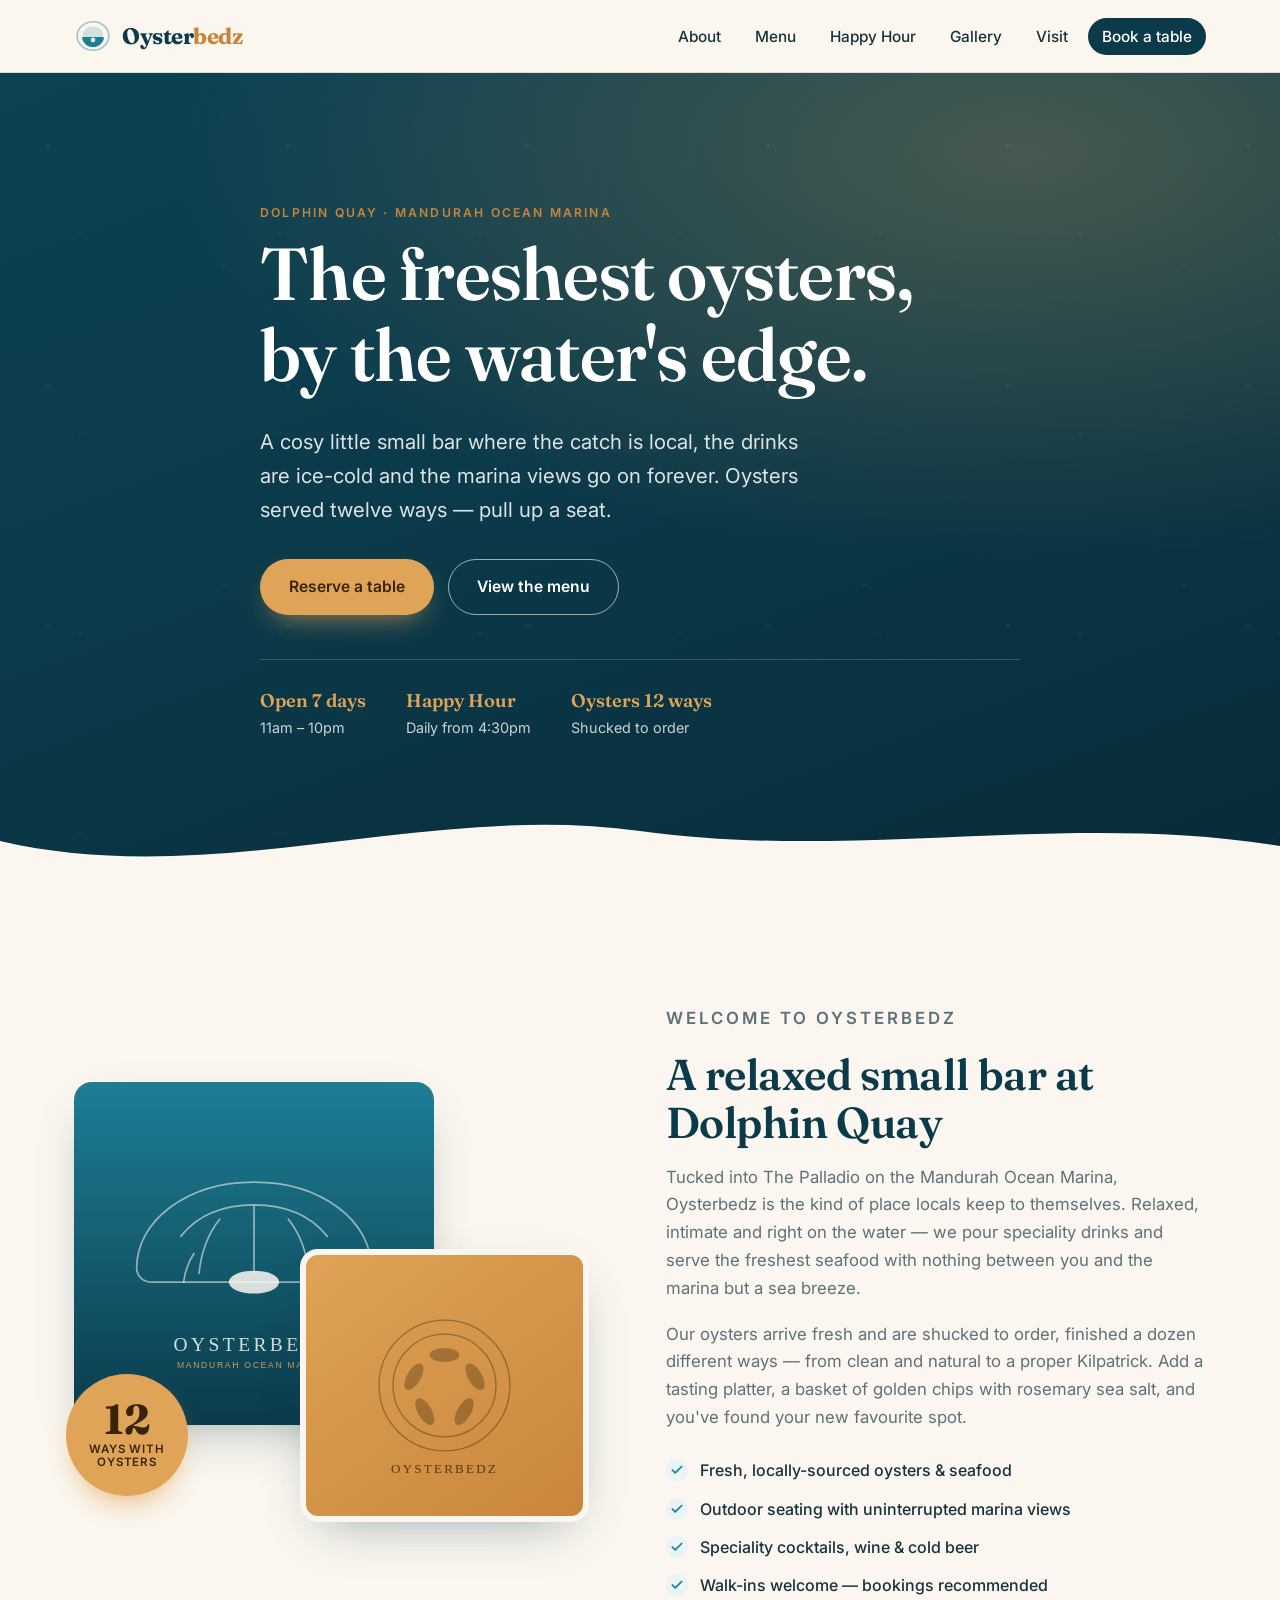
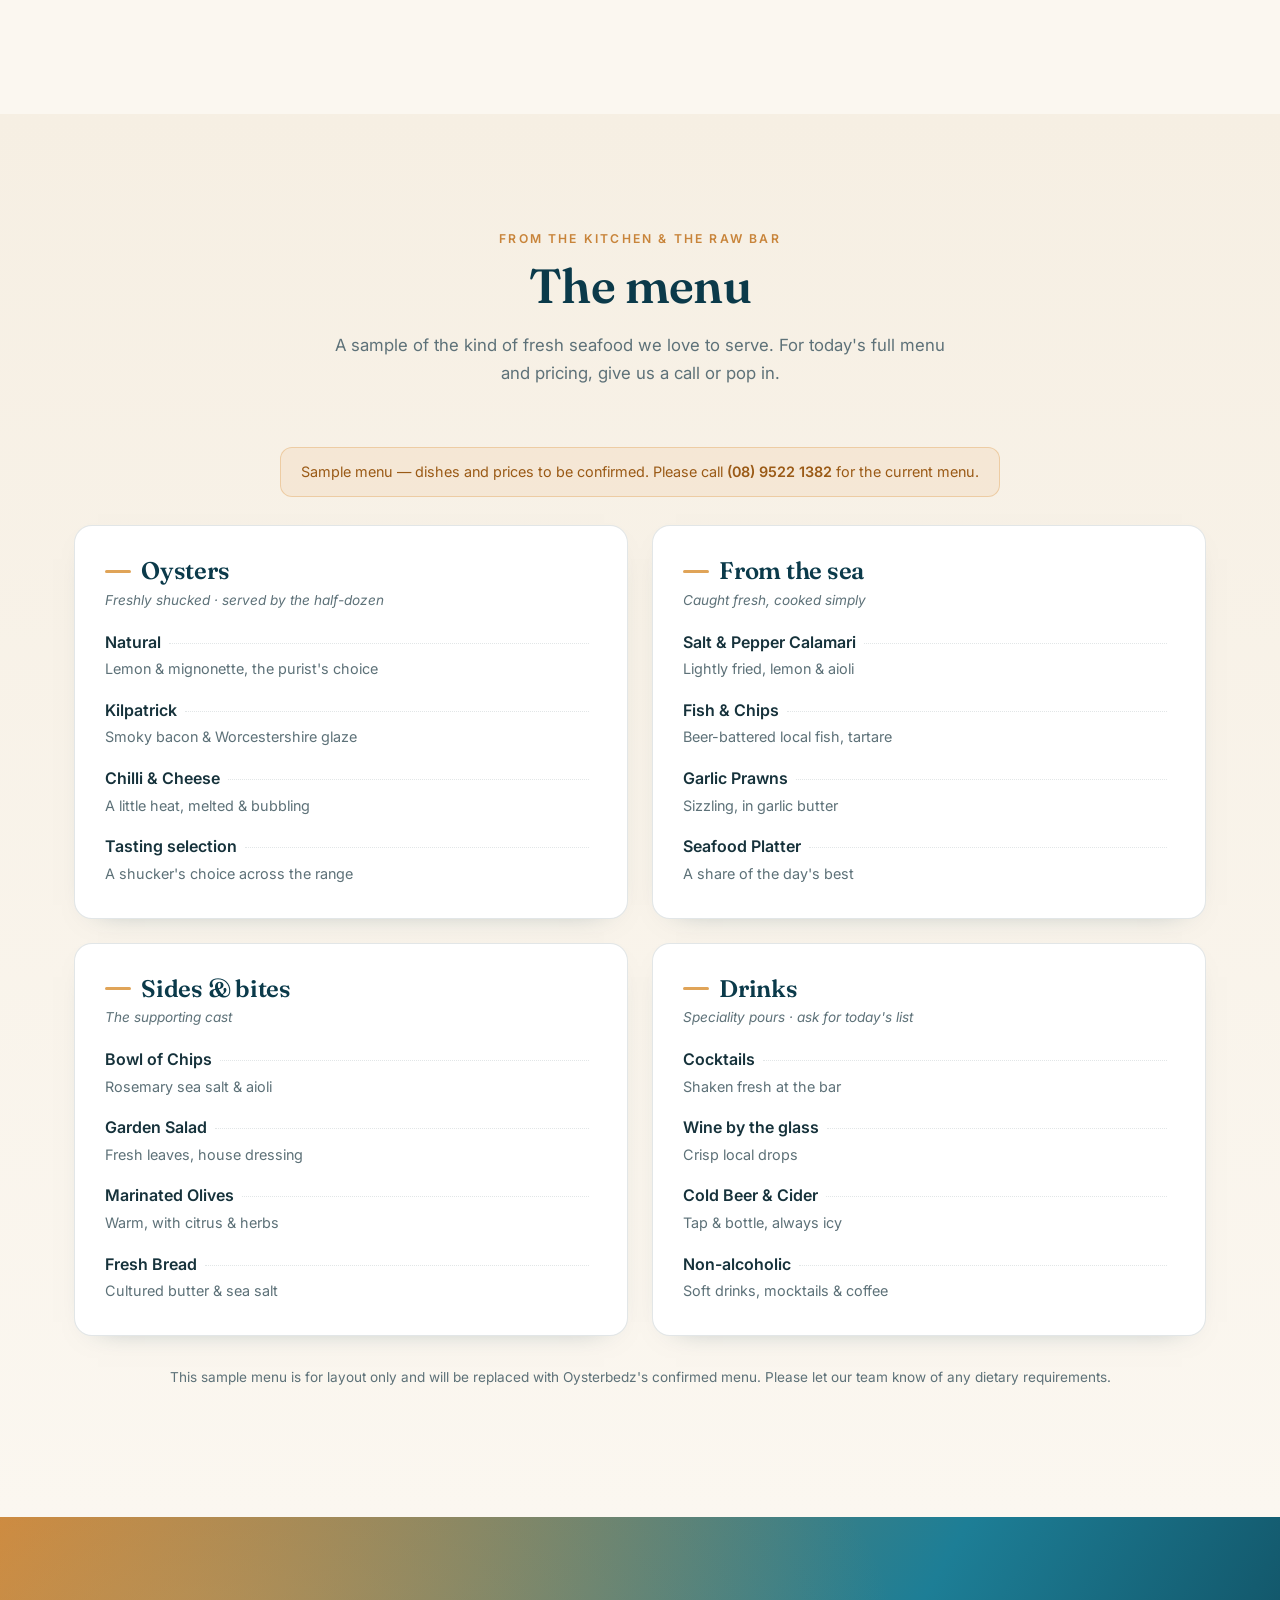
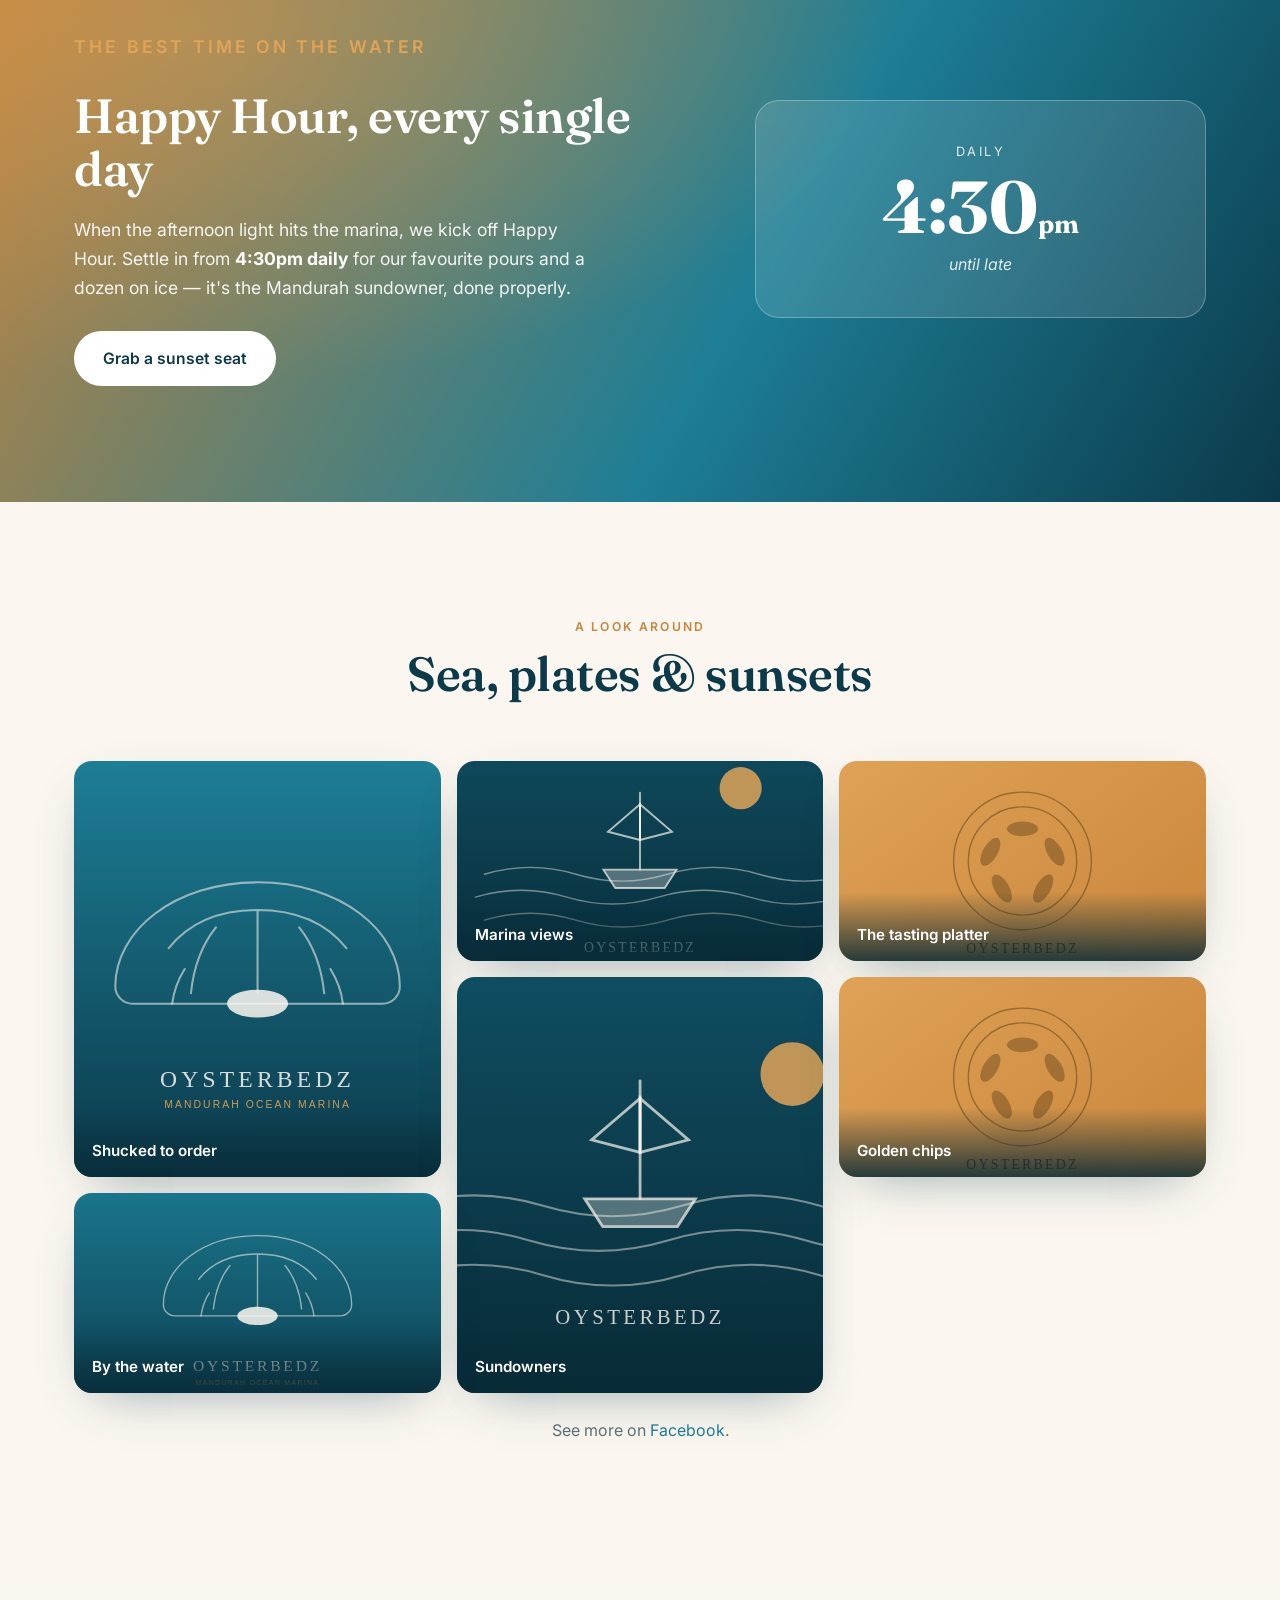
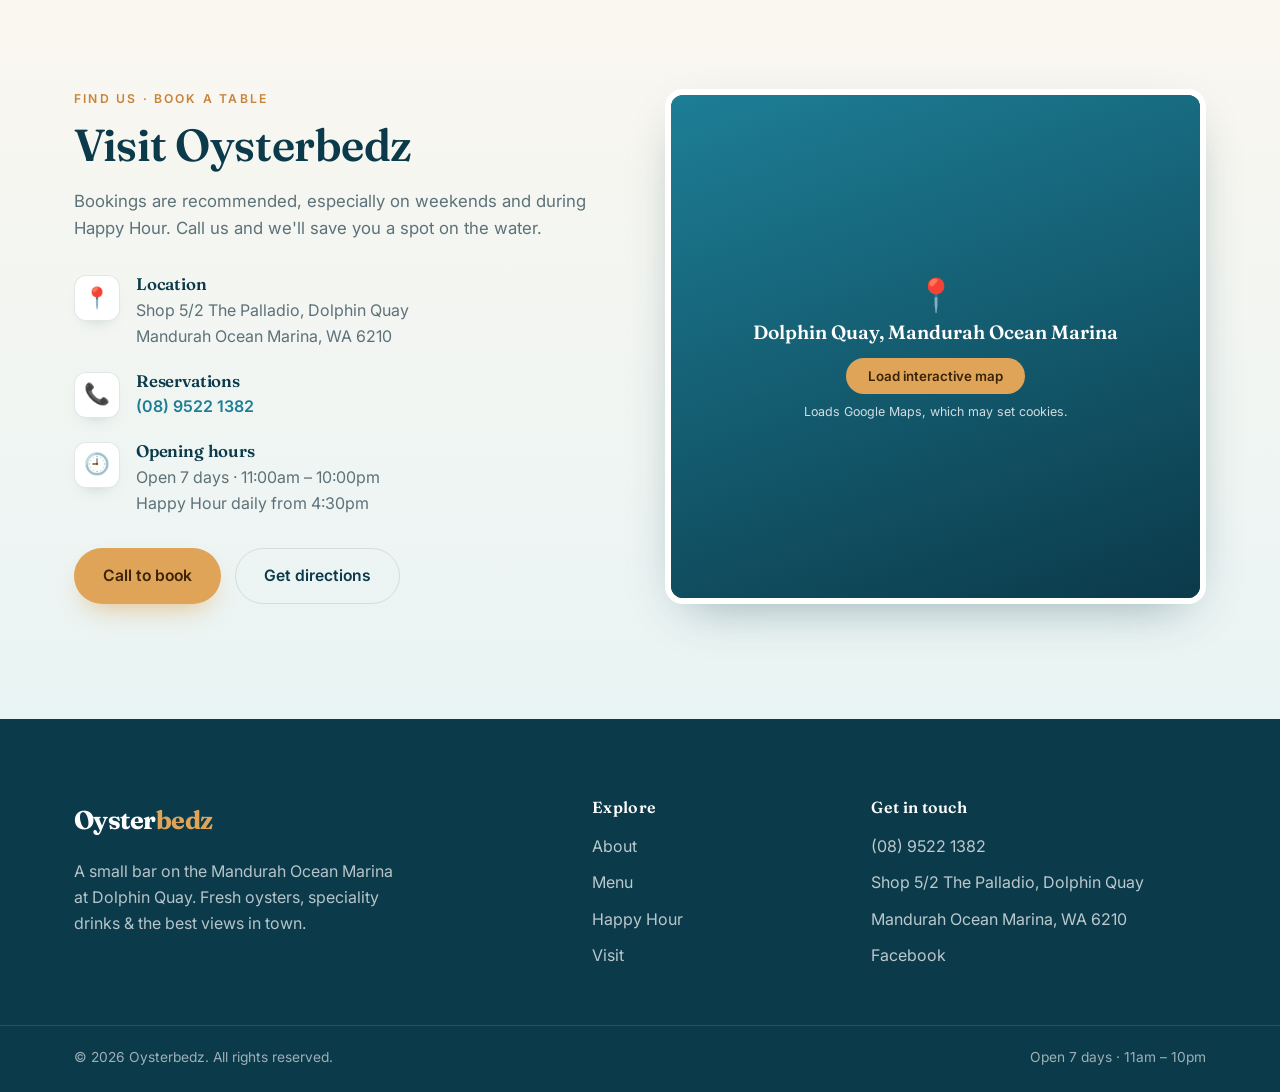
==== commit 88865a77: "Add legal handover + licence docs; soften exclusivity claim; accessibility (focus ring, Esc-to-close" ====
--- a/oysterbedz/index.html
+++ b/oysterbedz/index.html
@@ -4,7 +4,7 @@
   <meta charset="UTF-8" />
   <meta name="viewport" content="width=device-width, initial-scale=1.0" />
   <title>Oysterbedz | Fresh Oysters &amp; Seafood Bar — Mandurah Ocean Marina</title>
-  <meta name="description" content="Oysterbedz is Dolphin Quay's cosy small bar at the Mandurah Ocean Marina. Freshest oysters, seafood platters, speciality drinks and uninterrupted marina views. Open 7 days, 11am–10pm." />
+  <meta name="description" content="Oysterbedz is a cosy small bar at the Mandurah Ocean Marina, Dolphin Quay. Fresh oysters, seafood platters, speciality drinks and uninterrupted marina views. Open 7 days, 11am–10pm." />
   <meta name="theme-color" content="#0b3a4a" />
   <link rel="preconnect" href="https://fonts.googleapis.com" />
   <link rel="preconnect" href="https://fonts.gstatic.com" crossorigin />
@@ -79,7 +79,7 @@
         </div>
         <div class="about-copy">
           <p class="eyebrow">Welcome to Oysterbedz</p>
-          <h2 id="about-title">Dolphin Quay's only small bar</h2>
+          <h2 id="about-title">A relaxed small bar at Dolphin Quay</h2>
           <p>Tucked into The Palladio on the Mandurah Ocean Marina, Oysterbedz is the kind of
             place locals keep to themselves. Relaxed, intimate and right on the water — we pour
             speciality drinks and serve the freshest seafood with nothing between you and the
@@ -219,7 +219,7 @@
               <span class="info-ico" aria-hidden="true">📞</span>
               <div>
                 <h3>Reservations</h3>
-                <p><a href="tel:+61895221382">(08) 9522 1382</a></p>
+                <p><a href="tel:+61895221382" aria-label="Call Oysterbedz on 08 9522 1382">(08) 9522 1382</a></p>
               </div>
             </div>
             <div class="info-row">
@@ -238,7 +238,7 @@
         </div>
 
         <div class="visit-map">
-          <button type="button" class="map-load" id="map-load"
+          <button type="button" class="map-load" id="map-load" aria-label="Load interactive Google map of Oysterbedz, Dolphin Quay"
             data-map-src="https://www.google.com/maps?q=Dolphin%20Quay%20Mandurah%20Ocean%20Marina&output=embed">
             <span class="map-load-pin" aria-hidden="true">📍</span>
             <span class="map-load-title">Dolphin Quay, Mandurah Ocean Marina</span>
@@ -255,7 +255,7 @@
     <div class="container footer-inner">
       <div class="footer-brand">
         <span class="brand-name">Oyster<span>bedz</span></span>
-        <p>Dolphin Quay's small bar on the Mandurah Ocean Marina. Fresh oysters, speciality
+        <p>A small bar on the Mandurah Ocean Marina at Dolphin Quay. Fresh oysters, speciality
           drinks &amp; the best views in town.</p>
       </div>
       <div class="footer-col">
--- a/oysterbedz/css/styles.css
+++ b/oysterbedz/css/styles.css
@@ -1,74 +1,31 @@
-/* ============================================================
-   Oysterbedz — Mandurah Ocean Marina
-   Coastal small-bar theme. Self-contained, no build step.
-   ============================================================ */
-
+/* Oysterbedz — Mandurah Ocean Marina. Coastal small-bar theme. */
 :root {
-  --deep: #0b3a4a;        /* deep marina teal */
-  --deep-2: #0f4d60;
-  --sea: #1d7e96;         /* mid sea */
-  --foam: #e9f4f4;        /* pale foam */
-  --sand: #f6efe3;        /* warm sand */
-  --shell: #fbf7f0;       /* off-white shell */
-  --ink: #16323b;         /* near-black text */
-  --muted: #5d7178;       /* muted slate */
-  --gold: #e0a458;        /* warm citrus/gold accent */
-  --gold-deep: #c8843a;
-  --line: rgba(16, 50, 59, 0.12);
-  --shadow: 0 18px 50px -22px rgba(11, 58, 74, 0.45);
-  --radius: 18px;
-  --maxw: 1180px;
-  --font-display: "Fraunces", Georgia, "Times New Roman", serif;
+  --deep: #0b3a4a; --deep-2: #0f4d60; --sea: #1d7e96; --foam: #e9f4f4;
+  --sand: #f6efe3; --shell: #fbf7f0; --ink: #16323b; --muted: #5d7178;
+  --gold: #e0a458; --gold-deep: #c8843a; --line: rgba(16,50,59,.12);
+  --shadow: 0 18px 50px -22px rgba(11,58,74,.45); --radius: 18px; --maxw: 1180px;
+  --font-display: "Fraunces", Georgia, serif;
   --font-body: "Inter", system-ui, -apple-system, Segoe UI, Roboto, sans-serif;
 }
-
 * { box-sizing: border-box; }
-
 html { scroll-behavior: smooth; scroll-padding-top: 84px; }
-
-body {
-  margin: 0;
-  font-family: var(--font-body);
-  color: var(--ink);
-  background: var(--shell);
-  line-height: 1.65;
-  -webkit-font-smoothing: antialiased;
-}
-
+body { margin: 0; font-family: var(--font-body); color: var(--ink); background: var(--shell); line-height: 1.65; -webkit-font-smoothing: antialiased; }
 img { max-width: 100%; display: block; }
-
 a { color: var(--sea); text-decoration: none; }
 a:hover { color: var(--deep); }
-
-h1, h2, h3, h4 { font-family: var(--font-display); font-weight: 600; line-height: 1.1; color: var(--deep); margin: 0 0 .4em; letter-spacing: -0.01em; }
-
+h1,h2,h3,h4 { font-family: var(--font-display); font-weight: 600; line-height: 1.1; color: var(--deep); margin: 0 0 .4em; letter-spacing: -.01em; }
 .container { width: 100%; max-width: var(--maxw); margin: 0 auto; padding: 0 24px; }
-
 .section { padding: clamp(64px, 9vw, 120px) 0; }
-
-.skip-link {
-  position: absolute; left: -999px; top: 0; z-index: 200;
-  background: var(--deep); color: #fff; padding: 12px 18px; border-radius: 0 0 10px 0;
-}
+.skip-link { position: absolute; left: -999px; top: 0; z-index: 200; background: var(--deep); color: #fff; padding: 12px 18px; border-radius: 0 0 10px 0; }
 .skip-link:focus { left: 0; }
-
-.eyebrow {
-  text-transform: uppercase; letter-spacing: .18em; font-size: .76rem;
-  font-weight: 600; color: var(--gold-deep); margin: 0 0 .9em;
-}
+:focus-visible { outline: 3px solid var(--gold); outline-offset: 2px; border-radius: 4px; }
+.btn:focus-visible, .nav-cta:focus-visible, .map-load:focus-visible { outline-offset: 3px; }
+.eyebrow { text-transform: uppercase; letter-spacing: .18em; font-size: .76rem; font-weight: 600; color: var(--gold-deep); margin: 0 0 .9em; }
 .eyebrow.light { color: var(--gold); }
-
 .section-head { max-width: 640px; margin: 0 auto clamp(36px, 5vw, 60px); text-align: center; }
 .section-head h2 { font-size: clamp(2rem, 4.4vw, 3rem); }
 .section-sub { color: var(--muted); font-size: 1.05rem; }
-
-/* ---------- Buttons ---------- */
-.btn {
-  display: inline-flex; align-items: center; justify-content: center;
-  padding: 14px 28px; border-radius: 999px; font-weight: 600; font-size: .98rem;
-  cursor: pointer; transition: transform .2s ease, box-shadow .2s ease, background .2s ease, color .2s ease;
-  border: 1.5px solid transparent; white-space: nowrap;
-}
+.btn { display: inline-flex; align-items: center; justify-content: center; padding: 14px 28px; border-radius: 999px; font-weight: 600; font-size: .98rem; cursor: pointer; transition: transform .2s, box-shadow .2s, background .2s, color .2s; border: 1.5px solid transparent; white-space: nowrap; }
 .btn:hover { transform: translateY(-2px); }
 .btn-primary { background: var(--gold); color: #3a2407; box-shadow: 0 12px 28px -12px rgba(224,164,88,.8); }
 .btn-primary:hover { background: var(--gold-deep); color: #fff; }
@@ -76,60 +33,29 @@
 .btn-ghost:hover { background: rgba(255,255,255,.12); color: #fff; }
 .btn-light { background: #fff; color: var(--deep); }
 .btn-light:hover { background: var(--sand); color: var(--deep); }
-
-/* On light sections, ghost button needs dark outline */
 .visit .btn-ghost, .gallery .btn-ghost { border-color: var(--line); color: var(--deep); }
 .visit .btn-ghost:hover { background: var(--foam); color: var(--deep); }
-
-/* ---------- Header ---------- */
-.site-header {
-  position: sticky; top: 0; z-index: 100;
-  background: rgba(251, 247, 240, 0.82);
-  backdrop-filter: saturate(160%) blur(12px);
-  border-bottom: 1px solid var(--line);
-}
+.site-header { position: sticky; top: 0; z-index: 100; background: rgba(251,247,240,.82); backdrop-filter: saturate(160%) blur(12px); border-bottom: 1px solid var(--line); }
 .header-inner { display: flex; align-items: center; justify-content: space-between; height: 72px; }
 .brand { display: flex; align-items: center; gap: 10px; color: var(--deep); }
 .brand-mark { width: 38px; height: 38px; color: var(--sea); flex: none; }
 .brand-name { font-family: var(--font-display); font-weight: 700; font-size: 1.4rem; letter-spacing: -.02em; color: var(--deep); }
 .brand-name span { color: var(--gold-deep); }
-
 .nav { display: flex; align-items: center; }
 .nav-menu { list-style: none; display: flex; align-items: center; gap: 6px; margin: 0; padding: 0; }
 .nav-menu a { color: var(--ink); font-weight: 500; font-size: .96rem; padding: 9px 14px; border-radius: 999px; transition: background .2s, color .2s; }
 .nav-menu a:hover { background: var(--foam); color: var(--deep); }
 .nav-cta { background: var(--deep); color: #fff !important; }
 .nav-cta:hover { background: var(--deep-2); }
-
 .nav-toggle { display: none; flex-direction: column; gap: 5px; width: 44px; height: 44px; background: none; border: 0; cursor: pointer; align-items: center; justify-content: center; }
 .nav-toggle span { width: 24px; height: 2px; background: var(--deep); border-radius: 2px; transition: transform .3s, opacity .3s; }
 .nav-toggle[aria-expanded="true"] span:nth-child(1) { transform: translateY(7px) rotate(45deg); }
 .nav-toggle[aria-expanded="true"] span:nth-child(2) { opacity: 0; }
 .nav-toggle[aria-expanded="true"] span:nth-child(3) { transform: translateY(-7px) rotate(-45deg); }
-
-/* ---------- Hero ---------- */
 .hero { position: relative; color: #fff; overflow: hidden; isolation: isolate; }
-.hero-bg {
-  position: absolute; inset: 0; z-index: -2;
-  background:
-    radial-gradient(120% 90% at 80% 10%, rgba(224,164,88,.28), transparent 55%),
-    linear-gradient(160deg, #0c4254 0%, #0b3a4a 45%, #082b38 100%);
-}
-.hero-bg::after {
-  content: ""; position: absolute; inset: 0;
-  background-image:
-    radial-gradient(2px 2px at 20% 30%, rgba(255,255,255,.18), transparent),
-    radial-gradient(2px 2px at 70% 60%, rgba(255,255,255,.12), transparent),
-    radial-gradient(1.5px 1.5px at 40% 80%, rgba(255,255,255,.14), transparent);
-  background-size: 240px 240px, 320px 320px, 200px 200px;
-  opacity: .7;
-}
-.hero-wave {
-  position: absolute; left: 0; right: 0; bottom: -1px; height: 90px; z-index: -1;
-  background: var(--shell);
-  -webkit-mask: url("data:image/svg+xml,%3Csvg xmlns='http://www.w3.org/2000/svg' viewBox='0 0 1440 90' preserveAspectRatio='none'%3E%3Cpath d='M0,40 C240,90 480,0 720,30 C960,60 1200,10 1440,45 L1440,90 L0,90 Z' fill='%23000'/%3E%3C/svg%3E") bottom / 100% 100% no-repeat;
-  mask: url("data:image/svg+xml,%3Csvg xmlns='http://www.w3.org/2000/svg' viewBox='0 0 1440 90' preserveAspectRatio='none'%3E%3Cpath d='M0,40 C240,90 480,0 720,30 C960,60 1200,10 1440,45 L1440,90 L0,90 Z' fill='%23000'/%3E%3C/svg%3E") bottom / 100% 100% no-repeat;
-}
+.hero-bg { position: absolute; inset: 0; z-index: -2; background: radial-gradient(120% 90% at 80% 10%, rgba(224,164,88,.28), transparent 55%), linear-gradient(160deg, #0c4254 0%, #0b3a4a 45%, #082b38 100%); }
+.hero-bg::after { content: ""; position: absolute; inset: 0; background-image: radial-gradient(2px 2px at 20% 30%, rgba(255,255,255,.18), transparent), radial-gradient(2px 2px at 70% 60%, rgba(255,255,255,.12), transparent), radial-gradient(1.5px 1.5px at 40% 80%, rgba(255,255,255,.14), transparent); background-size: 240px 240px, 320px 320px, 200px 200px; opacity: .7; }
+.hero-wave { position: absolute; left: 0; right: 0; bottom: -1px; height: 90px; z-index: -1; background: var(--shell); -webkit-mask: url("data:image/svg+xml,%3Csvg xmlns='http://www.w3.org/2000/svg' viewBox='0 0 1440 90' preserveAspectRatio='none'%3E%3Cpath d='M0,40 C240,90 480,0 720,30 C960,60 1200,10 1440,45 L1440,90 L0,90 Z' fill='%23000'/%3E%3C/svg%3E") bottom / 100% 100% no-repeat; mask: url("data:image/svg+xml,%3Csvg xmlns='http://www.w3.org/2000/svg' viewBox='0 0 1440 90' preserveAspectRatio='none'%3E%3Cpath d='M0,40 C240,90 480,0 720,30 C960,60 1200,10 1440,45 L1440,90 L0,90 Z' fill='%23000'/%3E%3C/svg%3E") bottom / 100% 100% no-repeat; }
 .hero-inner { padding: clamp(70px, 12vw, 130px) 0 clamp(110px, 14vw, 150px); max-width: 760px; }
 .hero h1 { color: #fff; font-size: clamp(2.6rem, 6.5vw, 4.6rem); font-weight: 600; }
 .hero-lead { font-size: clamp(1.06rem, 2vw, 1.28rem); color: rgba(255,255,255,.86); max-width: 560px; margin: 0 0 2rem; }
@@ -137,41 +63,20 @@
 .hero-facts { list-style: none; display: flex; flex-wrap: wrap; gap: 14px 40px; padding: 1.6rem 0 0; margin: 0; border-top: 1px solid rgba(255,255,255,.18); }
 .hero-facts li { display: flex; flex-direction: column; }
 .hero-facts strong { font-family: var(--font-display); font-size: 1.15rem; color: var(--gold); font-weight: 600; }
-.hero-facts span { font-size: .9rem; color: rgba(255,255,255,.7); }
-
-/* ---------- About ---------- */
+.hero-facts span { font-size: .9rem; color: rgba(255,255,255,.78); }
 .about-grid { display: grid; grid-template-columns: 1fr 1.05fr; gap: clamp(36px, 6vw, 80px); align-items: center; }
 .about-media { position: relative; min-height: 440px; }
 .about-photo { position: absolute; border-radius: var(--radius); box-shadow: var(--shadow); background-size: cover; background-position: center; background-color: var(--sea); }
-.about-photo-1 {
-  inset: 0 30% 22% 0;
-  background-image: linear-gradient(135deg, rgba(11,58,74,.15), rgba(11,58,74,.45)), url("https://images.unsplash.com/photo-1573225342350-16731dd9bf3d?auto=format&fit=crop&w=900&q=70"), linear-gradient(140deg, #1d7e96, #0b3a4a);
-}
-.about-photo-2 {
-  width: 56%; bottom: 0; right: 0; top: 38%;
-  background-image: linear-gradient(135deg, rgba(11,58,74,.1), rgba(11,58,74,.35)), url("https://images.unsplash.com/photo-1559339352-11d035aa65de?auto=format&fit=crop&w=700&q=70"), linear-gradient(140deg, #e0a458, #c8843a);
-  border: 6px solid var(--shell);
-}
-.about-badge {
-  position: absolute; left: -8px; bottom: 6%; z-index: 3;
-  background: var(--gold); color: #3a2407; border-radius: 50%;
-  width: 122px; height: 122px; display: flex; flex-direction: column; align-items: center; justify-content: center;
-  box-shadow: 0 16px 30px -12px rgba(224,164,88,.85); text-align: center;
-}
+.about-photo-1 { inset: 0 30% 22% 0; background-image: url("../images/about-1.jpg"), url("../images/ph-oyster.svg"); }
+.about-photo-2 { width: 56%; bottom: 0; right: 0; top: 38%; background-image: url("../images/about-2.jpg"), url("../images/ph-platter.svg"); border: 6px solid var(--shell); }
+.about-badge { position: absolute; left: -8px; bottom: 6%; z-index: 3; background: var(--gold); color: #3a2407; border-radius: 50%; width: 122px; height: 122px; display: flex; flex-direction: column; align-items: center; justify-content: center; box-shadow: 0 16px 30px -12px rgba(224,164,88,.85); text-align: center; }
 .about-badge-num { font-family: var(--font-display); font-size: 2.6rem; font-weight: 700; line-height: 1; }
 .about-badge-label { font-size: .72rem; font-weight: 600; text-transform: uppercase; letter-spacing: .08em; line-height: 1.2; margin-top: 2px; }
 .about-copy h2 { font-size: clamp(1.9rem, 4vw, 2.7rem); }
 .about-copy p { color: var(--muted); margin: 0 0 1.1em; font-size: 1.05rem; }
 .tick-list { list-style: none; padding: 0; margin: 1.6rem 0 0; display: grid; gap: 12px; }
 .tick-list li { position: relative; padding-left: 34px; color: var(--ink); font-weight: 500; }
-.tick-list li::before {
-  content: ""; position: absolute; left: 0; top: 2px; width: 22px; height: 22px; border-radius: 50%;
-  background: var(--foam);
-  background-image: url("data:image/svg+xml,%3Csvg xmlns='http://www.w3.org/2000/svg' viewBox='0 0 24 24' fill='none' stroke='%231d7e96' stroke-width='3' stroke-linecap='round' stroke-linejoin='round'%3E%3Cpolyline points='20 6 9 17 4 12'/%3E%3C/svg%3E");
-  background-size: 14px; background-repeat: no-repeat; background-position: center;
-}
-
-/* ---------- Menu ---------- */
+.tick-list li::before { content: ""; position: absolute; left: 0; top: 2px; width: 22px; height: 22px; border-radius: 50%; background: var(--foam); background-image: url("data:image/svg+xml,%3Csvg xmlns='http://www.w3.org/2000/svg' viewBox='0 0 24 24' fill='none' stroke='%231d7e96' stroke-width='3' stroke-linecap='round' stroke-linejoin='round'%3E%3Cpolyline points='20 6 9 17 4 12'/%3E%3C/svg%3E"); background-size: 14px; background-repeat: no-repeat; background-position: center; }
 .menu { background: linear-gradient(180deg, var(--sand), var(--shell)); }
 .menu-columns { display: grid; grid-template-columns: repeat(2, 1fr); gap: 24px; }
 .menu-card { background: #fff; border: 1px solid var(--line); border-radius: var(--radius); padding: 32px 30px; box-shadow: 0 10px 30px -24px rgba(11,58,74,.5); }
@@ -182,49 +87,32 @@
 .menu-list li { display: grid; grid-template-columns: auto 1fr auto; align-items: baseline; row-gap: 2px; }
 .m-name { font-weight: 600; color: var(--ink); }
 .m-dots { border-bottom: 1.5px dotted var(--line); transform: translateY(-4px); margin: 0 8px; }
-.m-price { font-family: var(--font-display); font-weight: 600; color: var(--gold-deep); white-space: nowrap; }
 .m-desc { grid-column: 1 / -1; color: var(--muted); font-size: .9rem; }
 .menu-foot { text-align: center; color: var(--muted); font-size: .85rem; margin-top: 30px; }
-
-/* ---------- Happy Hour ---------- */
+.menu-banner { max-width: 720px; margin: 0 auto 28px; padding: 12px 20px; text-align: center; font-size: .9rem; color: #9a5a16; background: rgba(224,164,88,.12); border: 1px solid rgba(224,164,88,.4); border-radius: 12px; }
+.menu-banner a { color: #9a5a16; font-weight: 600; }
 .happy-hour { position: relative; color: #fff; isolation: isolate; }
-.happy-hour::before {
-  content: ""; position: absolute; inset: 0; z-index: -1;
-  background:
-    radial-gradient(110% 120% at 15% 20%, rgba(224,164,88,.4), transparent 50%),
-    linear-gradient(120deg, #c8843a 0%, #1d7e96 60%, #0b3a4a 100%);
-}
+.happy-hour::before { content: ""; position: absolute; inset: 0; z-index: -1; background: radial-gradient(110% 120% at 15% 20%, rgba(224,164,88,.4), transparent 50%), linear-gradient(120deg, #c8843a 0%, #1d7e96 60%, #0b3a4a 100%); }
 .hh-inner { display: grid; grid-template-columns: 1.4fr 1fr; gap: 50px; align-items: center; }
 .hh-copy h2 { color: #fff; font-size: clamp(2rem, 4.4vw, 3rem); }
-.hh-copy p { color: rgba(255,255,255,.9); font-size: 1.1rem; max-width: 520px; margin-bottom: 1.8rem; }
+.hh-copy p { color: rgba(255,255,255,.92); font-size: 1.1rem; max-width: 520px; margin-bottom: 1.8rem; }
 .hh-copy strong { color: #fff; }
-.hh-card {
-  background: rgba(255,255,255,.12); border: 1px solid rgba(255,255,255,.28);
-  border-radius: 24px; padding: 40px; text-align: center; backdrop-filter: blur(6px);
-}
-.hh-card-time { text-transform: uppercase; letter-spacing: .2em; font-size: .8rem; color: rgba(255,255,255,.8); margin: 0; }
+.hh-card { background: rgba(255,255,255,.12); border: 1px solid rgba(255,255,255,.28); border-radius: 24px; padding: 40px; text-align: center; backdrop-filter: blur(6px); }
+.hh-card-time { text-transform: uppercase; letter-spacing: .2em; font-size: .8rem; color: rgba(255,255,255,.85); margin: 0; }
 .hh-card-big { font-family: var(--font-display); font-size: 4.6rem; font-weight: 700; line-height: 1; margin: .1em 0; }
 .hh-card-big span { font-size: 1.6rem; }
 .hh-card-sub { font-style: italic; color: rgba(255,255,255,.85); margin: 0; }
-
-/* ---------- Gallery ---------- */
 .gallery-grid { display: grid; grid-template-columns: repeat(3, 1fr); grid-auto-rows: 200px; gap: 16px; }
-.g-item { position: relative; margin: 0; border-radius: var(--radius); overflow: hidden; background-size: cover; background-position: center; box-shadow: var(--shadow); background-color: var(--deep); }
-.g-item figcaption {
-  position: absolute; inset: auto 0 0 0; padding: 30px 18px 14px; color: #fff; font-weight: 600; font-size: .95rem;
-  background: linear-gradient(transparent, rgba(8,43,56,.8)); transform: translateY(0); transition: opacity .3s;
-}
-.g-item { transition: transform .4s ease; }
+.g-item { position: relative; margin: 0; border-radius: var(--radius); overflow: hidden; background-size: cover; background-position: center; box-shadow: var(--shadow); background-color: var(--deep); transition: transform .4s ease; }
+.g-item figcaption { position: absolute; inset: auto 0 0 0; padding: 30px 18px 14px; color: #fff; font-weight: 600; font-size: .95rem; background: linear-gradient(transparent, rgba(8,43,56,.85)); }
 .g-item:hover { transform: scale(1.02); }
-.g-1 { background-image: url("https://images.unsplash.com/photo-1535400255456-984c8a7c3a7f?auto=format&fit=crop&w=700&q=70"), linear-gradient(160deg, #1d7e96, #0b3a4a); grid-row: span 2; }
-.g-2 { background-image: url("https://images.unsplash.com/photo-1505228395891-9a51e7e86bf6?auto=format&fit=crop&w=700&q=70"), linear-gradient(160deg, #2a93ab, #0f4d60); }
-.g-3 { background-image: url("https://images.unsplash.com/photo-1615141982883-c7ad0e69fd62?auto=format&fit=crop&w=700&q=70"), linear-gradient(160deg, #e0a458, #c8843a); }
-.g-4 { background-image: url("https://images.unsplash.com/photo-1514362545857-3bc16c4c7d1b?auto=format&fit=crop&w=700&q=70"), linear-gradient(160deg, #0f4d60, #082b38); grid-row: span 2; }
-.g-5 { background-image: url("https://images.unsplash.com/photo-1518013431117-eb1465fa5752?auto=format&fit=crop&w=700&q=70"), linear-gradient(160deg, #d59a4f, #0b3a4a); }
-.g-6 { background-image: url("https://images.unsplash.com/photo-1559827260-dc66d52bef19?auto=format&fit=crop&w=700&q=70"), linear-gradient(160deg, #1d7e96, #0f4d60); }
+.g-1 { background-image: url("../images/gallery-1.jpg"), url("../images/ph-oyster.svg"); grid-row: span 2; }
+.g-2 { background-image: url("../images/gallery-2.jpg"), url("../images/ph-marina.svg"); }
+.g-3 { background-image: url("../images/gallery-3.jpg"), url("../images/ph-platter.svg"); }
+.g-4 { background-image: url("../images/gallery-4.jpg"), url("../images/ph-marina.svg"); grid-row: span 2; }
+.g-5 { background-image: url("../images/gallery-5.jpg"), url("../images/ph-platter.svg"); }
+.g-6 { background-image: url("../images/gallery-6.jpg"), url("../images/ph-oyster.svg"); }
 .gallery-foot { text-align: center; margin-top: 24px; color: var(--muted); }
-
-/* ---------- Visit ---------- */
 .visit { background: linear-gradient(180deg, var(--shell), var(--foam)); }
 .visit-grid { display: grid; grid-template-columns: 1fr 1fr; gap: 50px; align-items: stretch; }
 .visit-info h2 { font-size: clamp(2rem, 4.2vw, 2.8rem); }
@@ -238,26 +126,26 @@
 .visit-actions { display: flex; flex-wrap: wrap; gap: 14px; }
 .visit-map { border-radius: var(--radius); overflow: hidden; box-shadow: var(--shadow); min-height: 420px; border: 6px solid #fff; background: linear-gradient(160deg, #1d7e96, #0b3a4a); }
 .visit-map iframe { width: 100%; height: 100%; min-height: 420px; border: 0; display: block; filter: saturate(1.05); }
-
-/* ---------- Footer ---------- */
+.map-load { width: 100%; height: 100%; min-height: 420px; border: 0; cursor: pointer; display: flex; flex-direction: column; align-items: center; justify-content: center; gap: 6px; text-align: center; padding: 24px; color: #fff; background: linear-gradient(160deg, #1d7e96, #0b3a4a); font-family: var(--font-body); transition: filter .2s; }
+.map-load:hover { filter: brightness(1.08); }
+.map-load-pin { font-size: 2rem; }
+.map-load-title { font-family: var(--font-display); font-size: 1.2rem; font-weight: 600; }
+.map-load-cta { display: inline-block; margin-top: 8px; padding: 10px 22px; border-radius: 999px; background: var(--gold); color: #3a2407; font-weight: 600; }
+.map-load-note { font-size: .78rem; color: rgba(255,255,255,.8); margin-top: 4px; }
 .site-footer { background: var(--deep); color: rgba(255,255,255,.8); }
 .footer-inner { display: grid; grid-template-columns: 2fr 1fr 1.4fr; gap: 40px; padding: clamp(48px, 7vw, 80px) 24px clamp(36px, 5vw, 56px); }
 .footer-brand .brand-name { font-size: 1.6rem; color: #fff; }
 .footer-brand .brand-name span { color: var(--gold); }
-.footer-brand p { margin: 1rem 0 0; max-width: 320px; color: rgba(255,255,255,.65); }
+.footer-brand p { margin: 1rem 0 0; max-width: 320px; color: rgba(255,255,255,.7); }
 .footer-col h4 { color: #fff; font-size: 1rem; margin-bottom: 1rem; letter-spacing: .02em; }
 .footer-col ul { list-style: none; padding: 0; margin: 0; display: grid; gap: 10px; }
-.footer-col a, .footer-col li { color: rgba(255,255,255,.7); }
+.footer-col a, .footer-col li { color: rgba(255,255,255,.72); }
 .footer-col a:hover { color: var(--gold); }
 .footer-bottom { border-top: 1px solid rgba(255,255,255,.12); }
 .footer-bottom .container { display: flex; flex-wrap: wrap; justify-content: space-between; gap: 8px; padding-top: 20px; padding-bottom: 24px; }
-.footer-bottom p { margin: 0; font-size: .86rem; color: rgba(255,255,255,.55); }
-
-/* ---------- Reveal on scroll ---------- */
+.footer-bottom p { margin: 0; font-size: .86rem; color: rgba(255,255,255,.6); }
 .reveal { opacity: 0; transform: translateY(24px); transition: opacity .7s ease, transform .7s ease; }
 .reveal.is-visible { opacity: 1; transform: none; }
-
-/* ---------- Responsive ---------- */
 @media (max-width: 900px) {
   .about-grid, .visit-grid, .hh-inner { grid-template-columns: 1fr; }
   .about-media { min-height: 360px; max-width: 460px; }
@@ -267,15 +155,9 @@
   .footer-inner { grid-template-columns: 1fr 1fr; }
   .visit-map { min-height: 320px; }
 }
-
 @media (max-width: 680px) {
   .nav-toggle { display: flex; }
-  .nav-menu {
-    position: fixed; inset: 72px 0 auto 0; flex-direction: column; align-items: stretch; gap: 0;
-    background: var(--shell); border-bottom: 1px solid var(--line); padding: 12px 18px 22px;
-    transform: translateY(-12px); opacity: 0; pointer-events: none; transition: opacity .25s, transform .25s;
-    box-shadow: 0 20px 40px -20px rgba(11,58,74,.4);
-  }
+  .nav-menu { position: fixed; inset: 72px 0 auto 0; flex-direction: column; align-items: stretch; gap: 0; background: var(--shell); border-bottom: 1px solid var(--line); padding: 12px 18px 22px; transform: translateY(-12px); opacity: 0; pointer-events: none; transition: opacity .25s, transform .25s; box-shadow: 0 20px 40px -20px rgba(11,58,74,.4); }
   .nav-menu.open { transform: none; opacity: 1; pointer-events: auto; }
   .nav-menu a { padding: 14px 10px; border-radius: 10px; font-size: 1.05rem; }
   .nav-cta { text-align: center; margin-top: 6px; }
@@ -284,7 +166,6 @@
   .footer-inner { grid-template-columns: 1fr; }
   .footer-bottom .container { flex-direction: column; }
 }
-
 @media (prefers-reduced-motion: reduce) {
   * { scroll-behavior: auto !important; }
   .reveal { transition: none; opacity: 1; transform: none; }
